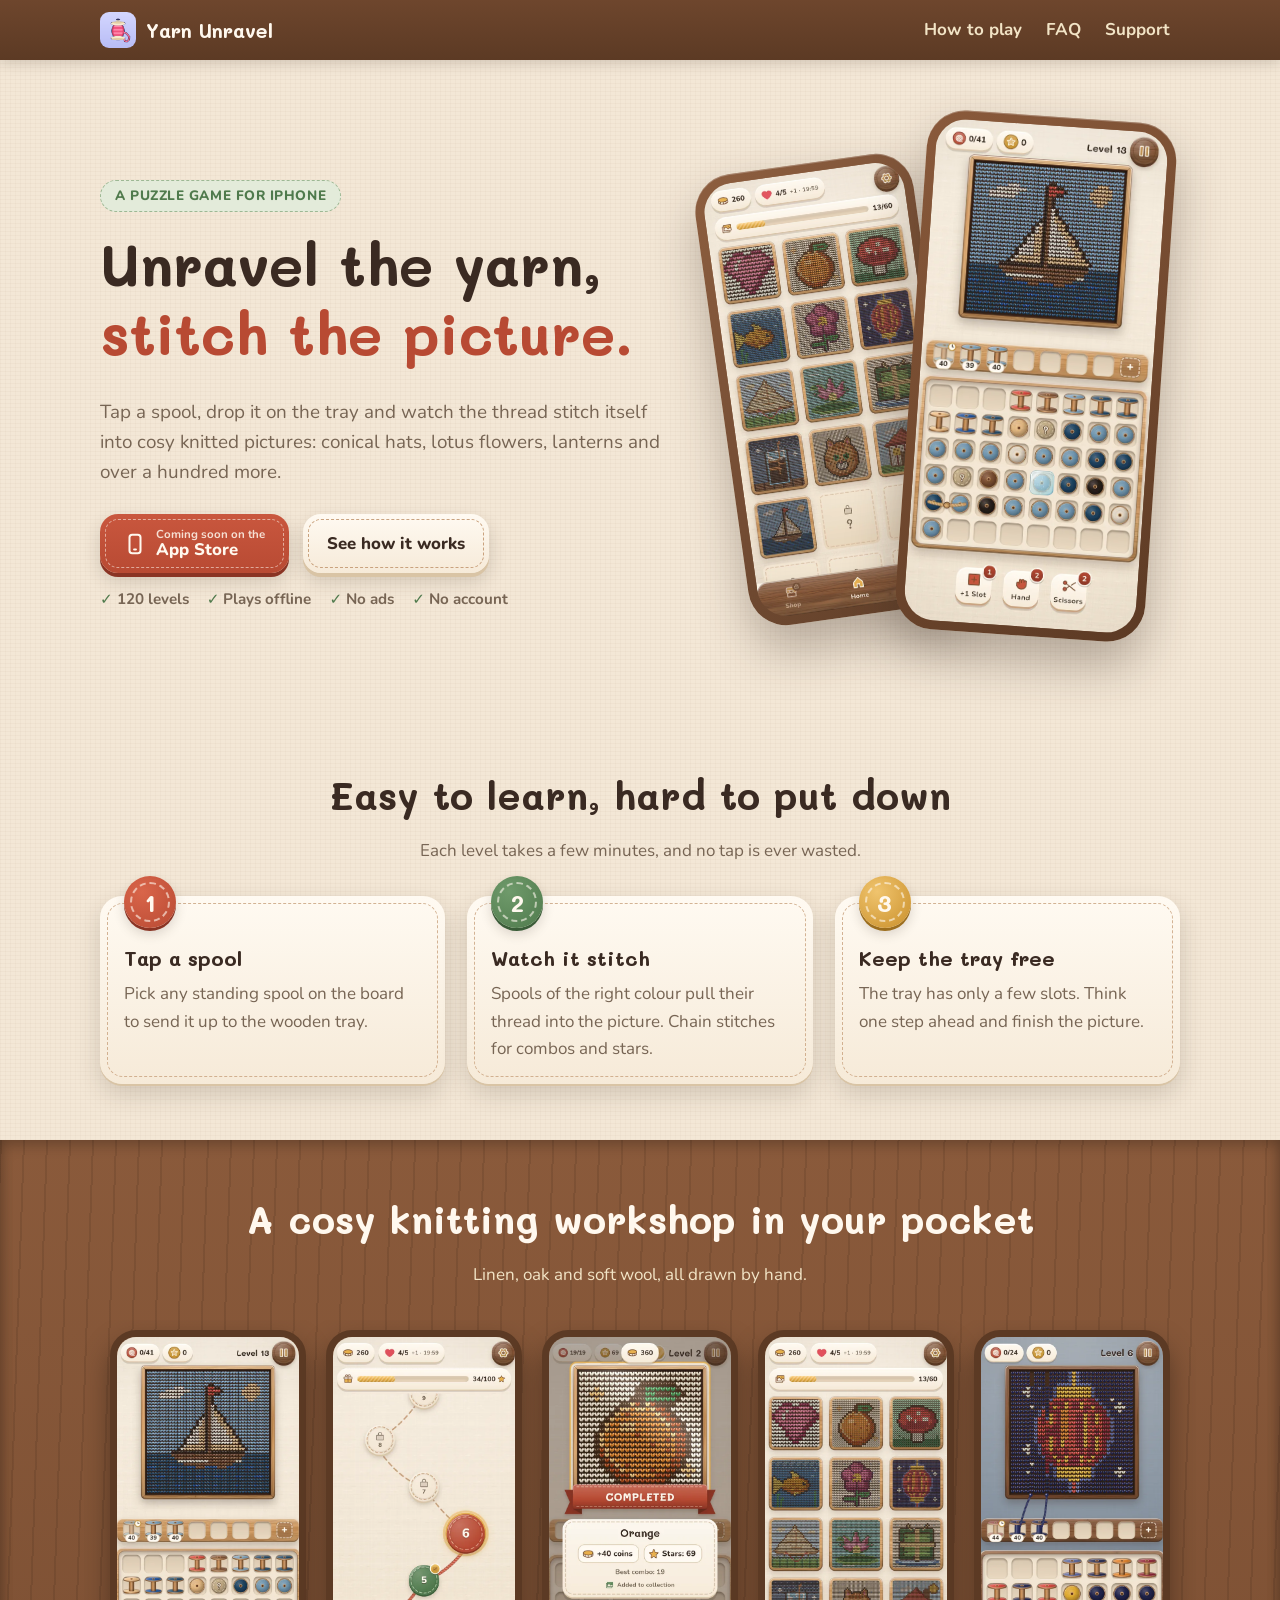
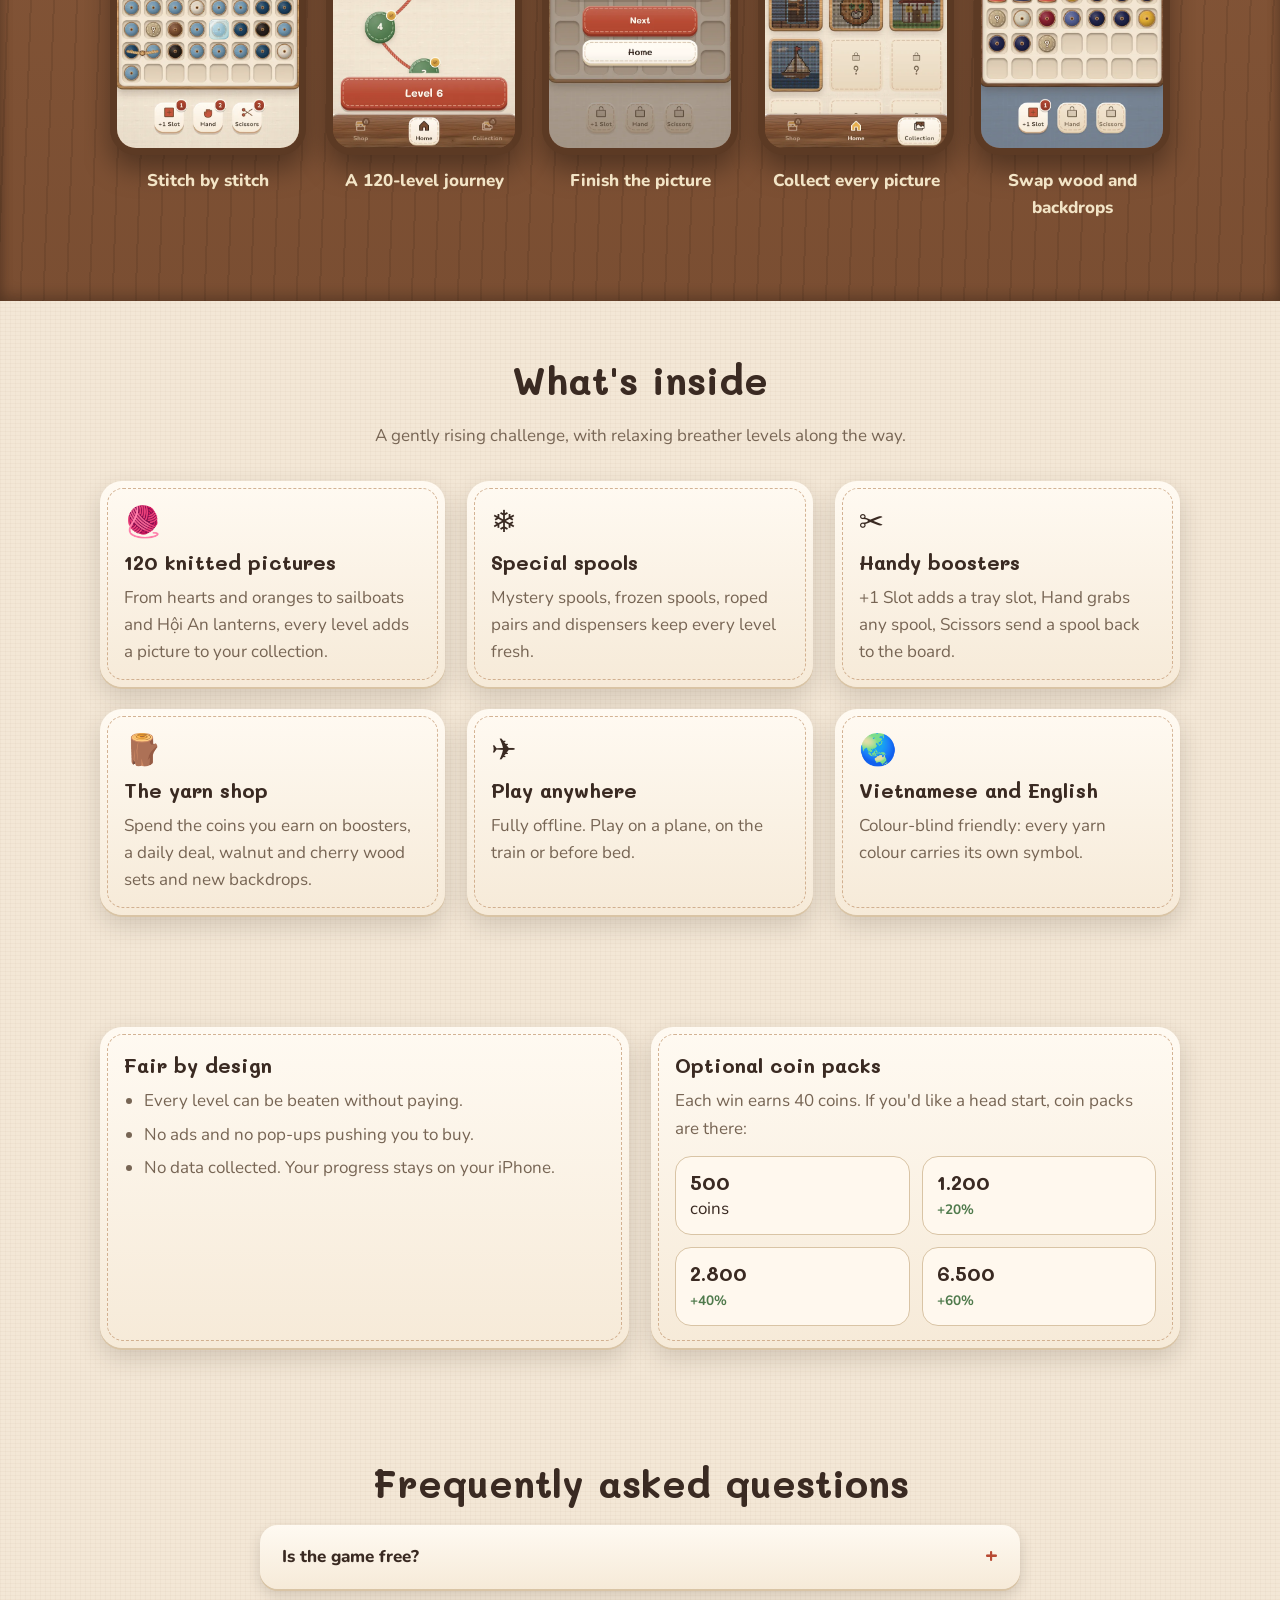
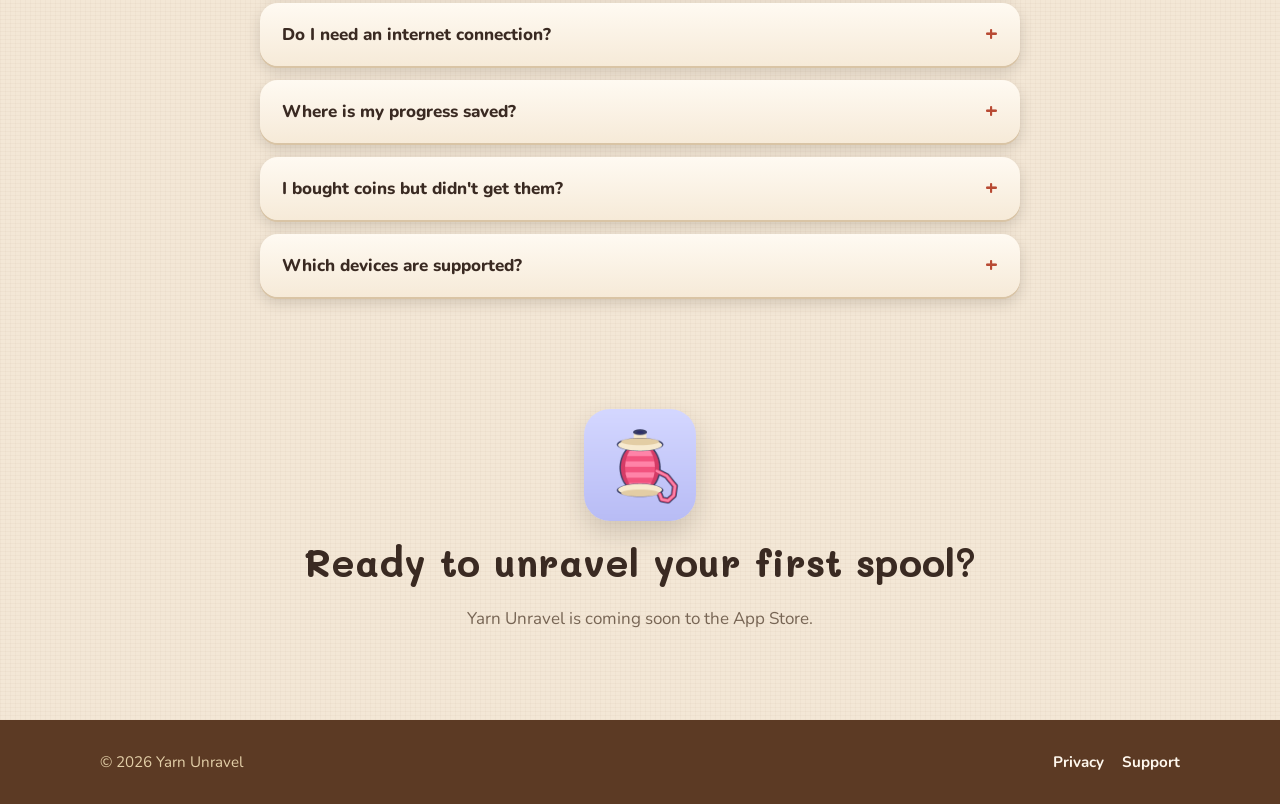
==== index.html @ 90bde318 "Add the Yarn Unravel landing, privacy and support pages Co-Authored-By: Claude Opus 5.5 <noreply@ant" ====
<!doctype html>
<html lang="en">
<head>
  <meta charset="utf-8">
  <meta name="viewport" content="width=device-width, initial-scale=1">
  <title>Yarn Unravel — Unravel yarn, restore the picture</title>
  <meta name="description" content="Yarn Unravel: a relaxing puzzle game for iPhone. Unravel yarn spools and stitch 120 knitted pictures. Plays offline, no ads, no account.">
  <meta name="theme-color" content="#5C3A24">
  <meta property="og:type" content="website">
  <meta property="og:title" content="Yarn Unravel">
  <meta property="og:description" content="Unravel yarn spools, restore the picture — a relaxing offline puzzle for iPhone.">
  <meta property="og:image" content="assets/img/icon.png">
  <!-- Once the app is live, add the Safari Smart App Banner:
  <meta name="apple-itunes-app" content="app-id=XXXXXXXXXX"> -->
  <link rel="icon" href="assets/img/favicon.png">
  <link rel="apple-touch-icon" href="assets/img/apple-touch-icon.png">
  <link rel="stylesheet" href="assets/site.css">
  <script src="assets/site.js"></script>
</head>
<body>
  <header class="top">
    <div class="wrap">
      <a class="brand" href="./"><img src="assets/img/icon.png" alt="">Yarn Unravel</a>
      <nav>
        <a class="opt" href="#how">How to play</a>
        <a class="opt" href="#faq">FAQ</a>
        <a href="support.html">Support</a>
      </nav>
    </div>
  </header>

  <main>
    <section class="hero">
      <div class="wrap">
        <div>
          <span class="eyebrow">A puzzle game for iPhone</span>
          <h1>
            Unravel the yarn,<br><span class="accent">stitch the picture.</span>
          </h1>
          <p class="lead">

            Tap a spool, drop it on the tray and watch the thread stitch itself into cosy knitted pictures: conical hats, lotus flowers, lanterns and over a hundred more.
          </p>
          <div class="cta" id="download">
            <!-- Replace with the official "Download on the App Store" badge
                 (developer.apple.com/app-store/marketing/guidelines) and the
                 apps.apple.com link once the app is approved. -->
            <span class="btn" aria-disabled="true">
              <svg width="22" height="22" viewBox="0 0 24 24" fill="none" stroke="currentColor" stroke-width="2.2" stroke-linecap="round" stroke-linejoin="round" aria-hidden="true"><rect x="6" y="2" width="12" height="20" rx="3"/><path d="M11 18h2"/></svg>
              <span class="two"><small>Coming soon on the</small>App Store</span>
            </span>
            <a class="btn light" href="#how">See how it works</a>
          </div>
          <ul class="facts">
            <li>120 levels</li>
            <li>Plays offline</li>
            <li>No ads</li>
            <li>No account</li>
          </ul>
        </div>
        <div class="phones" aria-hidden="true">
          <div class="phone back"><img src="assets/img/album.webp" alt="" width="585" height="1266"></div>
          <div class="phone front"><img src="assets/img/game_level_13.webp" alt="" width="585" height="1266"></div>
        </div>
      </div>
    </section>

    <section id="how">
      <div class="wrap">
        <h2 class="reveal">Easy to learn, hard to put down</h2>
        <p class="sub reveal">Each level takes a few minutes, and no tap is ever wasted.</p>
        <div class="steps">
          <div class="card reveal">
            <h3>Tap a spool</h3>
            <p>Pick any standing spool on the board to send it up to the wooden tray.</p>
          </div>
          <div class="card reveal">
            <h3>Watch it stitch</h3>
            <p>Spools of the right colour pull their thread into the picture. Chain stitches for combos and stars.</p>
          </div>
          <div class="card reveal">
            <h3>Keep the tray free</h3>
            <p>The tray has only a few slots. Think one step ahead and finish the picture.</p>
          </div>
        </div>
      </div>
    </section>

    <section class="band">
      <div class="wrap">
        <h2 class="reveal">A cosy knitting workshop in your pocket</h2>
        <p class="sub reveal">Linen, oak and soft wool, all drawn by hand.</p>
        <div class="shots">
          <figure><img src="assets/img/game_level_13.webp" alt="" loading="lazy" width="585" height="1266"><figcaption>Stitch by stitch</figcaption></figure>
          <figure><img src="assets/img/home.webp" alt="" loading="lazy" width="585" height="1266"><figcaption>A 120-level journey</figcaption></figure>
          <figure><img src="assets/img/win.webp" alt="" loading="lazy" width="585" height="1266"><figcaption>Finish the picture</figcaption></figure>
          <figure><img src="assets/img/album.webp" alt="" loading="lazy" width="585" height="1266"><figcaption>Collect every picture</figcaption></figure>
          <figure><img src="assets/img/decor.webp" alt="" loading="lazy" width="585" height="1266"><figcaption>Swap wood and backdrops</figcaption></figure>
        </div>
      </div>
    </section>

    <section>
      <div class="wrap">
        <h2 class="reveal">What's inside</h2>
        <p class="sub reveal">A gently rising challenge, with relaxing breather levels along the way.</p>
        <div class="features">
          <div class="card feature reveal"><div class="ico" aria-hidden="true">🧶</div><h3>120 knitted pictures</h3><p>From hearts and oranges to sailboats and Hội An lanterns, every level adds a picture to your collection.</p></div>
          <div class="card feature reveal"><div class="ico" aria-hidden="true">❄️</div><h3>Special spools</h3><p>Mystery spools, frozen spools, roped pairs and dispensers keep every level fresh.</p></div>
          <div class="card feature reveal"><div class="ico" aria-hidden="true">✂️</div><h3>Handy boosters</h3><p>+1 Slot adds a tray slot, Hand grabs any spool, Scissors send a spool back to the board.</p></div>
          <div class="card feature reveal"><div class="ico" aria-hidden="true">🪵</div><h3>The yarn shop</h3><p>Spend the coins you earn on boosters, a daily deal, walnut and cherry wood sets and new backdrops.</p></div>
          <div class="card feature reveal"><div class="ico" aria-hidden="true">✈️</div><h3>Play anywhere</h3><p>Fully offline. Play on a plane, on the train or before bed.</p></div>
          <div class="card feature reveal"><div class="ico" aria-hidden="true">🌏</div><h3>Vietnamese and English</h3><p>Colour-blind friendly: every yarn colour carries its own symbol.</p></div>
        </div>
      </div>
    </section>

    <section>
      <div class="wrap fair">
        <div class="card reveal">
          <h3>Fair by design</h3>
          <ul>
            <li>Every level can be beaten without paying.</li>
            <li>No ads and no pop-ups pushing you to buy.</li>
            <li>No data collected. Your progress stays on your iPhone.</li>
          </ul>
        </div>
        <div class="card reveal">
          <h3>Optional coin packs</h3>
          <p>Each win earns 40 coins. If you'd like a head start, coin packs are there:</p>
          <div class="packs">
            <div class="pack"><b>500</b>coins</div>
            <div class="pack"><b>1.200</b><span class="tag">+20%</span></div>
            <div class="pack"><b>2.800</b><span class="tag">+40%</span></div>
            <div class="pack"><b>6.500</b><span class="tag">+60%</span></div>
          </div>
        </div>
      </div>
    </section>

    <section id="faq">
      <div class="wrap">
        <h2 class="reveal">Frequently asked questions</h2>
        <div class="faq">
          <details class="reveal">
            <summary>Is the game free?</summary>
            <p>Yes. All 120 levels are free to download and play. Coin packs are optional.</p>
          </details>
          <details class="reveal">
            <summary>Do I need an internet connection?</summary>
            <p>No. The game runs fully offline; only buying a coin pack needs a connection so the App Store can process it.</p>
          </details>
          <details class="reveal">
            <summary>Where is my progress saved?</summary>
            <p>Only on your device. Deleting the app also deletes your progress.</p>
          </details>
          <details class="reveal">
            <summary>I bought coins but didn't get them?</summary>
            <p>Reopen the game while online; the purchase is credited automatically and never twice. Still missing? See the <a href="support.html">Support</a> page.</p>
          </details>
          <details class="reveal">
            <summary>Which devices are supported?</summary>
            <p>iPhone with iOS 15 or later.</p>
          </details>
        </div>
      </div>
    </section>

    <section class="final">
      <div class="wrap">
        <img class="reveal" src="assets/img/icon.png" alt="" width="112" height="112">
        <h2 class="reveal">Ready to unravel your first spool?</h2>
        <p class="sub reveal">Yarn Unravel is coming soon to the App Store.</p>
      </div>
    </section>
  </main>

  <footer>
    <div class="wrap">
      <span>© <span data-year>2026</span> Yarn Unravel</span>
      <nav>
        <a href="privacy.html">Privacy</a>
        <a href="support.html">Support</a>
      </nav>
    </div>
  </footer>
</body>
</html>
---- assets/site.css ----
@font-face { font-family: Mali; font-weight: 700; font-display: swap; src: url(fonts/mali_v13_latin_vietnamese_700.ttf) format("truetype"); }
@font-face { font-family: Nunito; font-weight: 400; font-display: swap; src: url(fonts/nunito_v32_latin_vietnamese_regular.ttf) format("truetype"); }
@font-face { font-family: Nunito; font-weight: 700; font-display: swap; src: url(fonts/nunito_v32_latin_vietnamese_700.ttf) format("truetype"); }
@font-face { font-family: Nunito; font-weight: 800; font-display: swap; src: url(fonts/nunito_v32_latin_vietnamese_800.ttf) format("truetype"); }

/* Palette mirrors lib/ui/theme/tokens.dart ("Xưởng đan ấm"). */
:root {
  --cream: #FFF8EE;
  --linen: #F3E7D6;
  --felt: #F3E6D3;
  --felt-edge: #D9C4A5;
  --seam: #C9A27E;
  --card-top: #FFFAF2;
  --card-bottom: #F6EAD8;
  --primary: #B84A33;
  --primary-edge: #8A3424;
  --primary-text: #9E3F2C;
  --sage: #4F7A4C;
  --mustard: #E8B04B;
  --walnut: #7A4E32;
  --walnut-dark: #5C3A24;
  --oak: #D9A46A;
  --ink: #3A2A22;
  --muted: #776554;
  --shadow: rgba(58, 42, 34, .18);
  --radius: 22px;
}

* { box-sizing: border-box; }
html { scroll-behavior: smooth; }
body {
  margin: 0;
  font: 400 17px/1.6 Nunito, system-ui, sans-serif;
  color: var(--ink);
  background-color: var(--linen);
  background-image:
    repeating-linear-gradient(0deg, rgba(122, 78, 50, .035) 0 1px, transparent 1px 4px),
    repeating-linear-gradient(90deg, rgba(122, 78, 50, .03) 0 1px, transparent 1px 5px);
  -webkit-font-smoothing: antialiased;
  min-height: 100vh; display: flex; flex-direction: column;
}
main { flex: 1; }
img { max-width: 100%; height: auto; display: block; }
a { color: var(--primary-text); }
h1, h2, h3 { font-family: Mali, Nunito, sans-serif; font-weight: 700; line-height: 1.2; margin: 0 0 .5em; }
h1 { font-size: clamp(2.3rem, 6vw, 3.6rem); }
h2 { font-size: clamp(1.7rem, 4vw, 2.4rem); text-align: center; }
h3 { font-size: 1.25rem; }
p { margin: 0 0 1em; }

.wrap { width: min(1080px, 100% - 32px); margin-inline: auto; }

/* Header */
.top {
  position: sticky; top: 0; z-index: 10;
  background: linear-gradient(#6E462D, var(--walnut-dark));
  box-shadow: 0 3px 12px var(--shadow);
}
.top .wrap { display: flex; align-items: center; gap: 12px; height: 60px; }
.brand { display: flex; align-items: center; gap: 10px; color: var(--cream); text-decoration: none; font: 700 1.2rem Mali, sans-serif; }
.brand img { width: 36px; height: 36px; border-radius: 9px; }
.top nav { margin-left: auto; display: flex; align-items: center; gap: 4px; }
.top nav a { color: #F2E4C6; text-decoration: none; font-weight: 700; padding: 6px 10px; border-radius: 10px; }
.top nav a:hover { background: rgba(255, 255, 255, .1); }
@media (max-width: 640px) { .top nav a.opt { display: none; } }

/* Buttons */
.btn {
  display: inline-flex; align-items: center; gap: 10px;
  font: 800 1.05rem Nunito, sans-serif; text-decoration: none;
  padding: 14px 24px; border-radius: 18px; position: relative;
  color: var(--cream); background: linear-gradient(#C9573E, var(--primary));
  box-shadow: 0 4px 0 var(--primary-edge), 0 8px 18px var(--shadow);
  transition: transform .12s, box-shadow .12s;
}
.btn::after { content: ""; position: absolute; inset: 5px; border: 1.5px dashed rgba(255, 248, 238, .55); border-radius: 13px; pointer-events: none; }
.btn:hover { transform: translateY(-2px); }
.btn:active { transform: translateY(3px); box-shadow: 0 1px 0 var(--primary-edge), 0 4px 10px var(--shadow); }
.btn.light { color: var(--ink); background: linear-gradient(var(--card-top), var(--card-bottom)); box-shadow: 0 4px 0 var(--felt-edge), 0 8px 18px var(--shadow); }
.btn.light::after { border-color: var(--seam); }
.btn small { display: block; font-weight: 700; font-size: .72rem; opacity: .85; line-height: 1.1; }
.btn .two { line-height: 1.15; text-align: left; }
.btn svg { flex: none; }

/* Hero */
.hero { padding: 56px 0 40px; overflow: hidden; }
.hero .wrap { display: grid; grid-template-columns: 1.1fr .9fr; gap: 40px; align-items: center; }
.hero .eyebrow {
  display: inline-block; font-weight: 800; font-size: .85rem; letter-spacing: .04em; text-transform: uppercase;
  color: var(--sage); background: #E3EBDA; border: 1.5px dashed #9DB894; border-radius: 99px; padding: 4px 14px; margin-bottom: 18px;
}
.hero h1 span.accent { color: var(--primary); }
.hero p.lead { font-size: 1.18rem; color: var(--muted); max-width: 34em; }
.cta { display: flex; flex-wrap: wrap; gap: 14px; margin: 26px 0 14px; }
.facts { display: flex; flex-wrap: wrap; gap: 8px 18px; padding: 0; margin: 0; list-style: none; color: var(--muted); font-weight: 700; font-size: .95rem; }
.facts li::before { content: "✓ "; color: var(--sage); font-weight: 800; }
.phones { position: relative; height: 560px; }
.phone {
  position: absolute; width: 250px; border-radius: 38px; padding: 9px;
  background: linear-gradient(145deg, #8A5A3B, var(--walnut-dark));
  box-shadow: 0 24px 50px rgba(58, 42, 34, .35), inset 0 1px 0 rgba(255, 255, 255, .25);
}
.phone img { border-radius: 30px; aspect-ratio: 585 / 1266; object-fit: cover; }
.phone.back { left: 2%; top: 46px; transform: rotate(-8deg); width: 220px; opacity: .97; }
.phone.front { right: 4%; top: 0; transform: rotate(4deg); }
@media (max-width: 860px) {
  .hero .wrap { grid-template-columns: 1fr; text-align: center; }
  .hero p.lead { margin-inline: auto; }
  .cta, .facts { justify-content: center; }
  .phones { height: 470px; max-width: 400px; margin: 0 auto; width: 100%; }
  .phone { width: 210px; }
  .phone.back { width: 185px; }
}

/* Sections */
section { padding: 56px 0; }
.sub { text-align: center; color: var(--muted); max-width: 36em; margin: 0 auto 32px; }
.card {
  position: relative; background: linear-gradient(var(--card-top), var(--card-bottom));
  border-radius: var(--radius); padding: 26px 24px 22px;
  box-shadow: 0 2px 0 var(--felt-edge), 0 10px 24px var(--shadow);
}
.card::before { content: ""; position: absolute; inset: 7px; border: 1.5px dashed var(--seam); border-radius: 16px; pointer-events: none; opacity: .8; }
.card p { color: var(--muted); margin: 0; }

.steps { display: grid; grid-template-columns: repeat(3, 1fr); gap: 22px; counter-reset: step; }
.steps .card { padding-top: 50px; }
.steps .card::after {
  counter-increment: step; content: counter(step);
  position: absolute; top: -20px; left: 24px; width: 52px; height: 52px; border-radius: 50%;
  display: grid; place-items: center; font: 700 1.5rem Mali, sans-serif; color: var(--cream);
  background: radial-gradient(circle at 35% 30%, #D9654A, var(--primary));
  box-shadow: 0 3px 0 var(--primary-edge), 0 6px 12px var(--shadow);
  outline: 2px dashed rgba(255, 248, 238, .6); outline-offset: -8px;
}
.steps .card:nth-child(2)::after { background: radial-gradient(circle at 35% 30%, #6F9A6B, var(--sage)); box-shadow: 0 3px 0 #3A5C38, 0 6px 12px var(--shadow); }
.steps .card:nth-child(3)::after { background: radial-gradient(circle at 35% 30%, #F0C46E, #C98F2A); box-shadow: 0 3px 0 #9C6E1E, 0 6px 12px var(--shadow); }

.features { display: grid; grid-template-columns: repeat(3, 1fr); gap: 22px; }
.feature .ico { font-size: 1.9rem; line-height: 1; margin-bottom: 12px; }
@media (max-width: 860px) { .steps, .features { grid-template-columns: 1fr 1fr; } }
@media (max-width: 560px) { .steps, .features { grid-template-columns: 1fr; } .steps { gap: 34px; } }

/* Wooden band */
.band {
  background:
    repeating-linear-gradient(92deg, rgba(62, 38, 22, .16) 0 2px, transparent 2px 23px),
    linear-gradient(#8A5A3B, var(--walnut));
  color: var(--cream);
  box-shadow: inset 0 6px 14px rgba(0, 0, 0, .2), inset 0 -6px 14px rgba(0, 0, 0, .2);
}
.band h2 { color: var(--cream); }
.band .sub { color: #F2E4C6; }
.shots {
  display: flex; gap: 20px; overflow-x: auto; scroll-snap-type: x mandatory;
  padding: 10px 16px 24px; margin: 0 -16px; scrollbar-width: thin;
}
.shots figure { margin: 0; flex: 0 0 196px; scroll-snap-align: center; text-align: center; }
.shots img {
  border-radius: 26px; border: 7px solid var(--walnut-dark);
  box-shadow: 0 14px 28px rgba(0, 0, 0, .35); aspect-ratio: 585 / 1266; object-fit: cover; background: var(--linen);
}
.shots figcaption { margin-top: 12px; font-weight: 800; color: #F2E4C6; }
@media (min-width: 1100px) { .shots { justify-content: center; } }

/* Fair play */
.fair { display: grid; grid-template-columns: 1fr 1fr; gap: 22px; align-items: stretch; }
.fair ul { margin: 10px 0 0; padding-left: 1.2em; color: var(--muted); }
.fair li { margin-bottom: 6px; }
.packs { display: grid; grid-template-columns: 1fr 1fr; gap: 12px; margin-top: 14px; }
.pack { background: var(--cream); border: 1.5px solid var(--felt-edge); border-radius: 16px; padding: 12px 14px; }
.pack b { display: block; font: 700 1.25rem Mali, sans-serif; }
.pack span { font-size: .85rem; color: var(--muted); font-weight: 700; }
.pack .tag { color: var(--sage); }
@media (max-width: 760px) { .fair { grid-template-columns: 1fr; } }

/* FAQ */
.faq { max-width: 760px; margin: 0 auto; display: grid; gap: 14px; }
.faq details { background: linear-gradient(var(--card-top), var(--card-bottom)); border-radius: 18px; box-shadow: 0 2px 0 var(--felt-edge), 0 6px 14px var(--shadow); padding: 4px 22px; }
.faq summary { cursor: pointer; font-weight: 800; padding: 14px 0; list-style: none; display: flex; justify-content: space-between; gap: 12px; }
.faq summary::-webkit-details-marker { display: none; }
.faq summary::after { content: "+"; font: 700 1.4rem/1 Mali, sans-serif; color: var(--primary); transition: transform .2s; }
.faq details[open] summary::after { transform: rotate(45deg); }
.faq details p { color: var(--muted); padding-bottom: 8px; }

/* Final CTA + footer */
.final { text-align: center; }
.final img { width: 112px; height: 112px; border-radius: 26px; margin: 0 auto 18px; box-shadow: 0 12px 26px var(--shadow); }
footer { background: var(--walnut-dark); color: #E3CFA8; padding: 30px 0; font-size: .95rem; }
footer .wrap { display: flex; flex-wrap: wrap; gap: 12px 24px; align-items: center; justify-content: space-between; }
footer a { color: var(--cream); font-weight: 700; text-decoration: none; }
footer nav { display: flex; flex-wrap: wrap; gap: 18px; }

/* Text pages (privacy, support) */
.doc { padding: 44px 0 64px; }
.doc .card { max-width: 780px; margin: 0 auto; padding: 36px 34px; }
.doc h1 { font-size: clamp(1.9rem, 5vw, 2.6rem); }
.doc h2 { text-align: left; font-size: 1.35rem; margin-top: 1.4em; }
.doc p, .doc li { color: var(--ink); }
.doc .meta { color: var(--muted); font-weight: 700; }
.doc ul { padding-left: 1.2em; }
.doc li { margin-bottom: 8px; }
@media (max-width: 560px) { .doc .card { padding: 30px 20px; } }

.js .reveal { opacity: 0; transform: translateY(18px); transition: opacity .6s ease, transform .6s ease; }
.js .reveal.in { opacity: 1; transform: none; }
@media (prefers-reduced-motion: reduce) {
  html { scroll-behavior: auto; }
  .js .reveal { opacity: 1; transform: none; transition: none; }
  .btn { transition: none; }
}
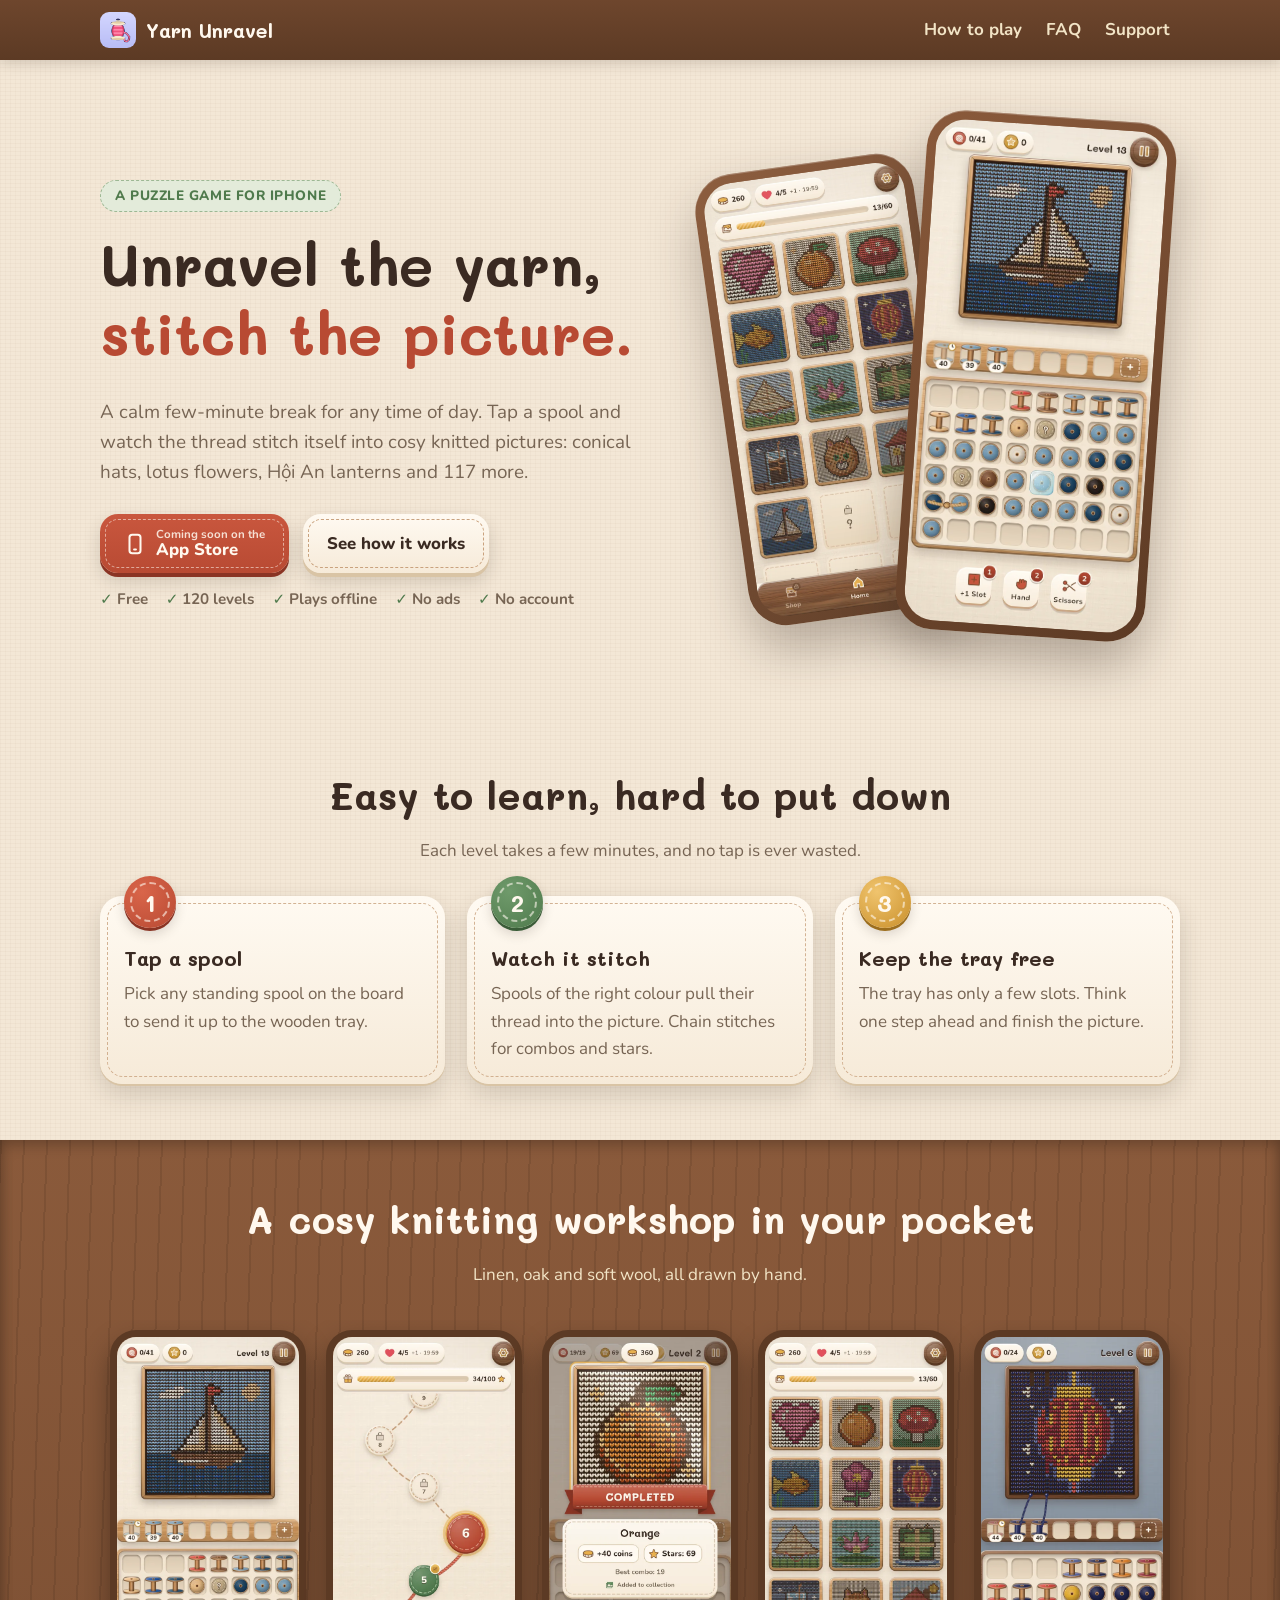
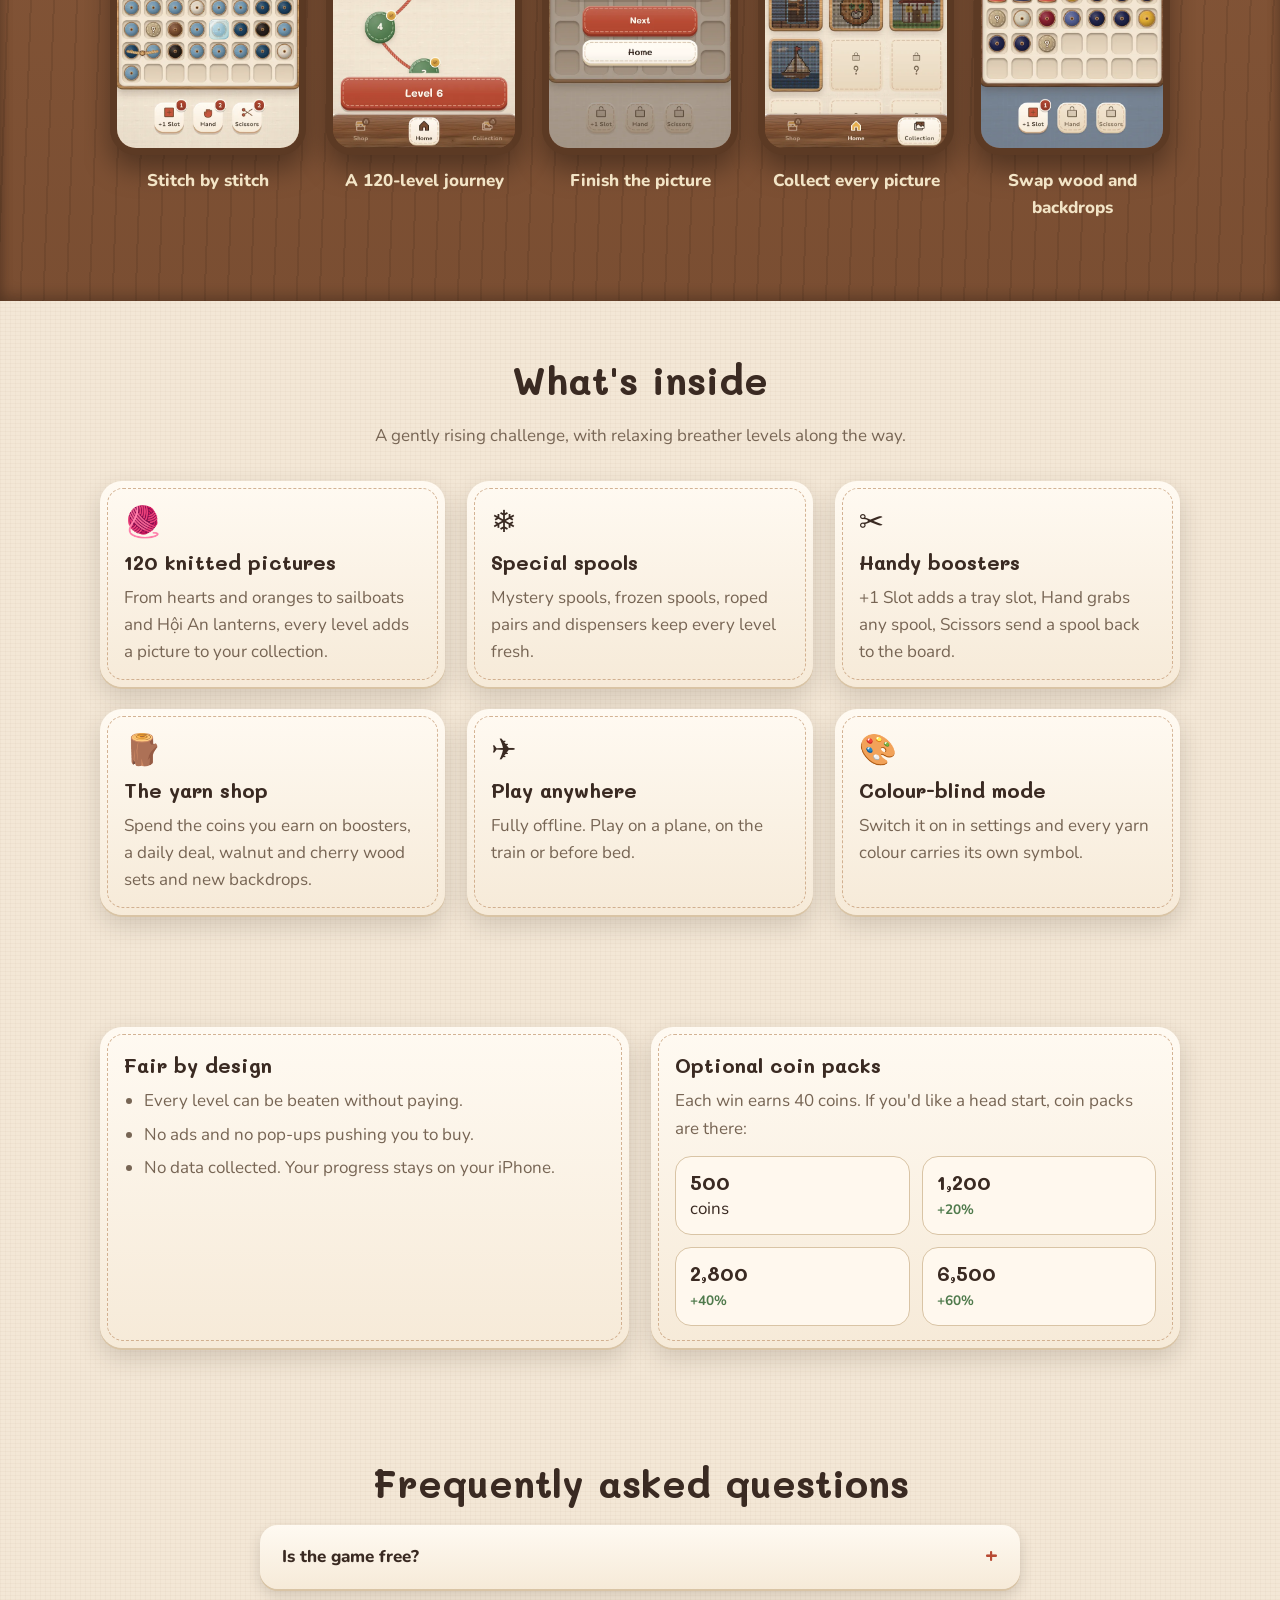
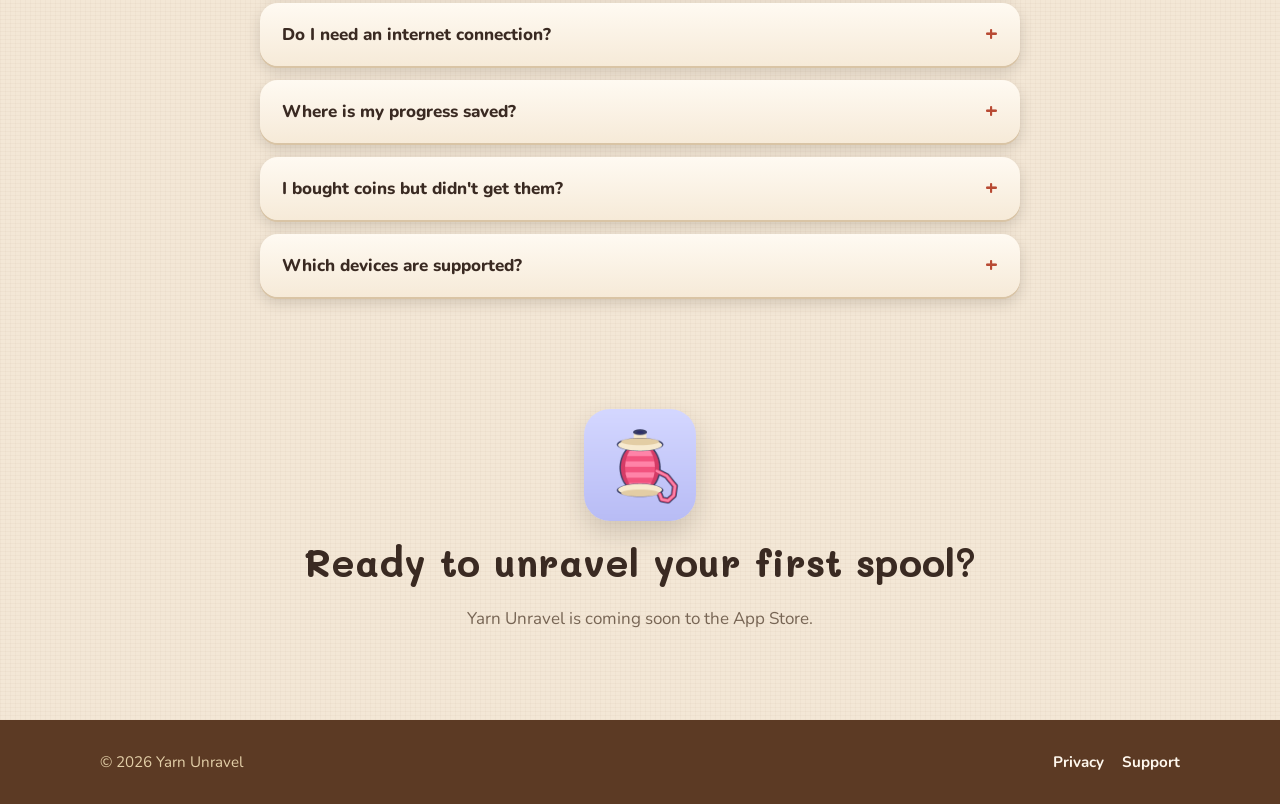
==== commit 551d5927: "feat: Improve search and AI discoverability of the site - Add canonical, Open Graph and Twitter tags" ====
--- a/index.html
+++ b/index.html
@@ -3,24 +3,81 @@
 <head>
   <meta charset="utf-8">
   <meta name="viewport" content="width=device-width, initial-scale=1">
-  <title>Yarn Unravel — Unravel yarn, restore the picture</title>
+  <title>Yarn Unravel: Knit Puzzle — Relaxing Yarn Game for iPhone</title>
   <meta name="description" content="Yarn Unravel: a relaxing puzzle game for iPhone. Unravel yarn spools and stitch 120 knitted pictures. Plays offline, no ads, no account.">
+  <link rel="canonical" href="https://nguyenvanlamm.github.io/yarn-unravel-site/">
+  <link rel="alternate" type="text/markdown" href="index.html.md">
+  <link rel="describedby" href="llms.txt">
   <meta name="theme-color" content="#5C3A24">
   <meta property="og:type" content="website">
+  <meta property="og:site_name" content="Yarn Unravel">
+  <meta property="og:url" content="https://nguyenvanlamm.github.io/yarn-unravel-site/">
   <meta property="og:title" content="Yarn Unravel">
   <meta property="og:description" content="Unravel yarn spools, restore the picture — a relaxing offline puzzle for iPhone.">
-  <meta property="og:image" content="assets/img/icon.png">
+  <meta property="og:image" content="https://nguyenvanlamm.github.io/yarn-unravel-site/assets/img/share-card.jpg">
+  <meta property="og:image:width" content="1200">
+  <meta property="og:image:height" content="630">
+  <meta property="og:image:alt" content="Yarn Unravel: Unravel the yarn, stitch the picture. A relaxing yarn puzzle for iPhone, shown on two phones.">
+  <meta name="twitter:card" content="summary_large_image">
   <!-- Once the app is live, add the Safari Smart App Banner:
   <meta name="apple-itunes-app" content="app-id=XXXXXXXXXX"> -->
   <link rel="icon" href="assets/img/favicon.png">
   <link rel="apple-touch-icon" href="assets/img/apple-touch-icon.png">
   <link rel="stylesheet" href="assets/site.css">
-  <script src="assets/site.js"></script>
+  <script>document.documentElement.classList.add('js')</script>
+  <script src="assets/site.js" defer></script>
+  <script type="application/ld+json">
+  {
+    "@context": "https://schema.org",
+    "@graph": [
+      {
+        "@type": "WebSite",
+        "@id": "https://nguyenvanlamm.github.io/yarn-unravel-site/#website",
+        "url": "https://nguyenvanlamm.github.io/yarn-unravel-site/",
+        "name": "Yarn Unravel",
+        "inLanguage": "en",
+        "about": { "@id": "https://nguyenvanlamm.github.io/yarn-unravel-site/#app" }
+      },
+      {
+        "@type": "MobileApplication",
+        "@id": "https://nguyenvanlamm.github.io/yarn-unravel-site/#app",
+        "name": "Yarn Unravel",
+        "alternateName": "Yarn Unravel: Knit Puzzle",
+        "url": "https://nguyenvanlamm.github.io/yarn-unravel-site/",
+        "description": "A relaxing puzzle game for iPhone. Unravel yarn spools and stitch 120 knitted pictures. Plays offline, no ads, no account.",
+        "applicationCategory": "GameApplication",
+        "applicationSubCategory": "Puzzle",
+        "operatingSystem": "iOS 15.0 or later",
+        "inLanguage": "en",
+        "image": "https://nguyenvanlamm.github.io/yarn-unravel-site/assets/img/icon.png",
+        "screenshot": [
+          "https://nguyenvanlamm.github.io/yarn-unravel-site/assets/img/game_level_13.webp",
+          "https://nguyenvanlamm.github.io/yarn-unravel-site/assets/img/home.webp",
+          "https://nguyenvanlamm.github.io/yarn-unravel-site/assets/img/win.webp",
+          "https://nguyenvanlamm.github.io/yarn-unravel-site/assets/img/album.webp",
+          "https://nguyenvanlamm.github.io/yarn-unravel-site/assets/img/decor.webp"
+        ],
+        "offers": { "@type": "Offer", "price": "0", "priceCurrency": "USD" }
+      },
+      {
+        "@type": "FAQPage",
+        "@id": "https://nguyenvanlamm.github.io/yarn-unravel-site/#faq",
+        "mainEntity": [
+          { "@type": "Question", "name": "Is the game free?", "acceptedAnswer": { "@type": "Answer", "text": "Yes. All 120 levels are free to download and play. Coin packs are optional." } },
+          { "@type": "Question", "name": "Do I need an internet connection?", "acceptedAnswer": { "@type": "Answer", "text": "No. The game runs fully offline; only buying a coin pack needs a connection so the App Store can process it." } },
+          { "@type": "Question", "name": "Where is my progress saved?", "acceptedAnswer": { "@type": "Answer", "text": "Only on your device. Deleting the app also deletes your progress." } },
+          { "@type": "Question", "name": "I bought coins but didn't get them?", "acceptedAnswer": { "@type": "Answer", "text": "Reopen the game while online; the purchase is credited automatically and never twice. Still missing? See the <a href=\"https://nguyenvanlamm.github.io/yarn-unravel-site/support.html\">Support</a> page." } },
+          { "@type": "Question", "name": "Which devices are supported?", "acceptedAnswer": { "@type": "Answer", "text": "iPhone with iOS 15 or later." } }
+        ]
+      }
+    ]
+  }
+  </script>
 </head>
 <body>
   <header class="top">
     <div class="wrap">
-      <a class="brand" href="./"><img src="assets/img/icon.png" alt="">Yarn Unravel</a>
+      <a class="brand" href="./"><img src="assets/img/icon.png" alt="" width="36" height="36">Yarn Unravel</a>
       <nav>
         <a class="opt" href="#how">How to play</a>
         <a class="opt" href="#faq">FAQ</a>
@@ -38,8 +95,7 @@
             Unravel the yarn,<br><span class="accent">stitch the picture.</span>
           </h1>
           <p class="lead">
-
-            Tap a spool, drop it on the tray and watch the thread stitch itself into cosy knitted pictures: conical hats, lotus flowers, lanterns and over a hundred more.
+            A calm few-minute break for any time of day. Tap a spool and watch the thread stitch itself into cosy knitted pictures: conical hats, lotus flowers, Hội An lanterns and 117 more.
           </p>
           <div class="cta" id="download">
             <!-- Replace with the official "Download on the App Store" badge
@@ -52,6 +108,7 @@
             <a class="btn light" href="#how">See how it works</a>
           </div>
           <ul class="facts">
+            <li>Free</li>
             <li>120 levels</li>
             <li>Plays offline</li>
             <li>No ads</li>
@@ -60,7 +117,7 @@
         </div>
         <div class="phones" aria-hidden="true">
           <div class="phone back"><img src="assets/img/album.webp" alt="" width="585" height="1266"></div>
-          <div class="phone front"><img src="assets/img/game_level_13.webp" alt="" width="585" height="1266"></div>
+          <div class="phone front"><img src="assets/img/game_level_13.webp" alt="" width="585" height="1266" fetchpriority="high"></div>
         </div>
       </div>
     </section>
@@ -91,11 +148,11 @@
         <h2 class="reveal">A cosy knitting workshop in your pocket</h2>
         <p class="sub reveal">Linen, oak and soft wool, all drawn by hand.</p>
         <div class="shots">
-          <figure><img src="assets/img/game_level_13.webp" alt="" loading="lazy" width="585" height="1266"><figcaption>Stitch by stitch</figcaption></figure>
-          <figure><img src="assets/img/home.webp" alt="" loading="lazy" width="585" height="1266"><figcaption>A 120-level journey</figcaption></figure>
-          <figure><img src="assets/img/win.webp" alt="" loading="lazy" width="585" height="1266"><figcaption>Finish the picture</figcaption></figure>
-          <figure><img src="assets/img/album.webp" alt="" loading="lazy" width="585" height="1266"><figcaption>Collect every picture</figcaption></figure>
-          <figure><img src="assets/img/decor.webp" alt="" loading="lazy" width="585" height="1266"><figcaption>Swap wood and backdrops</figcaption></figure>
+          <figure><img src="assets/img/game_level_13.webp" alt="Level 13: spools on the wooden tray stitch a knitted sailboat while blue and white spools wait on the board below" loading="lazy" width="585" height="1266"><figcaption>Stitch by stitch</figcaption></figure>
+          <figure><img src="assets/img/home.webp" alt="Home screen: a winding path of levels with level 6 ready to play, plus your coins and lives at the top" loading="lazy" width="585" height="1266"><figcaption>A 120-level journey</figcaption></figure>
+          <figure><img src="assets/img/win.webp" alt="Level complete: the knitted orange is finished, earning 40 coins and joining the picture collection" loading="lazy" width="585" height="1266"><figcaption>Finish the picture</figcaption></figure>
+          <figure><img src="assets/img/album.webp" alt="Collection album of finished knitted pictures: a heart, an orange, a goldfish, a lotus, a red lantern, a cat and more" loading="lazy" width="585" height="1266"><figcaption>Collect every picture</figcaption></figure>
+          <figure><img src="assets/img/decor.webp" alt="Level 6 on a dark blue backdrop: a knitted red lantern takes shape above the board of spools" loading="lazy" width="585" height="1266"><figcaption>Swap wood and backdrops</figcaption></figure>
         </div>
       </div>
     </section>
@@ -110,7 +167,7 @@
           <div class="card feature reveal"><div class="ico" aria-hidden="true">✂️</div><h3>Handy boosters</h3><p>+1 Slot adds a tray slot, Hand grabs any spool, Scissors send a spool back to the board.</p></div>
           <div class="card feature reveal"><div class="ico" aria-hidden="true">🪵</div><h3>The yarn shop</h3><p>Spend the coins you earn on boosters, a daily deal, walnut and cherry wood sets and new backdrops.</p></div>
           <div class="card feature reveal"><div class="ico" aria-hidden="true">✈️</div><h3>Play anywhere</h3><p>Fully offline. Play on a plane, on the train or before bed.</p></div>
-          <div class="card feature reveal"><div class="ico" aria-hidden="true">🌏</div><h3>Vietnamese and English</h3><p>Colour-blind friendly: every yarn colour carries its own symbol.</p></div>
+          <div class="card feature reveal"><div class="ico" aria-hidden="true">🎨</div><h3>Colour-blind mode</h3><p>Switch it on in settings and every yarn colour carries its own symbol.</p></div>
         </div>
       </div>
     </section>
@@ -130,9 +187,9 @@
           <p>Each win earns 40 coins. If you'd like a head start, coin packs are there:</p>
           <div class="packs">
             <div class="pack"><b>500</b>coins</div>
-            <div class="pack"><b>1.200</b><span class="tag">+20%</span></div>
-            <div class="pack"><b>2.800</b><span class="tag">+40%</span></div>
-            <div class="pack"><b>6.500</b><span class="tag">+60%</span></div>
+            <div class="pack"><b>1,200</b><span class="tag">+20%</span></div>
+            <div class="pack"><b>2,800</b><span class="tag">+40%</span></div>
+            <div class="pack"><b>6,500</b><span class="tag">+60%</span></div>
           </div>
         </div>
       </div>
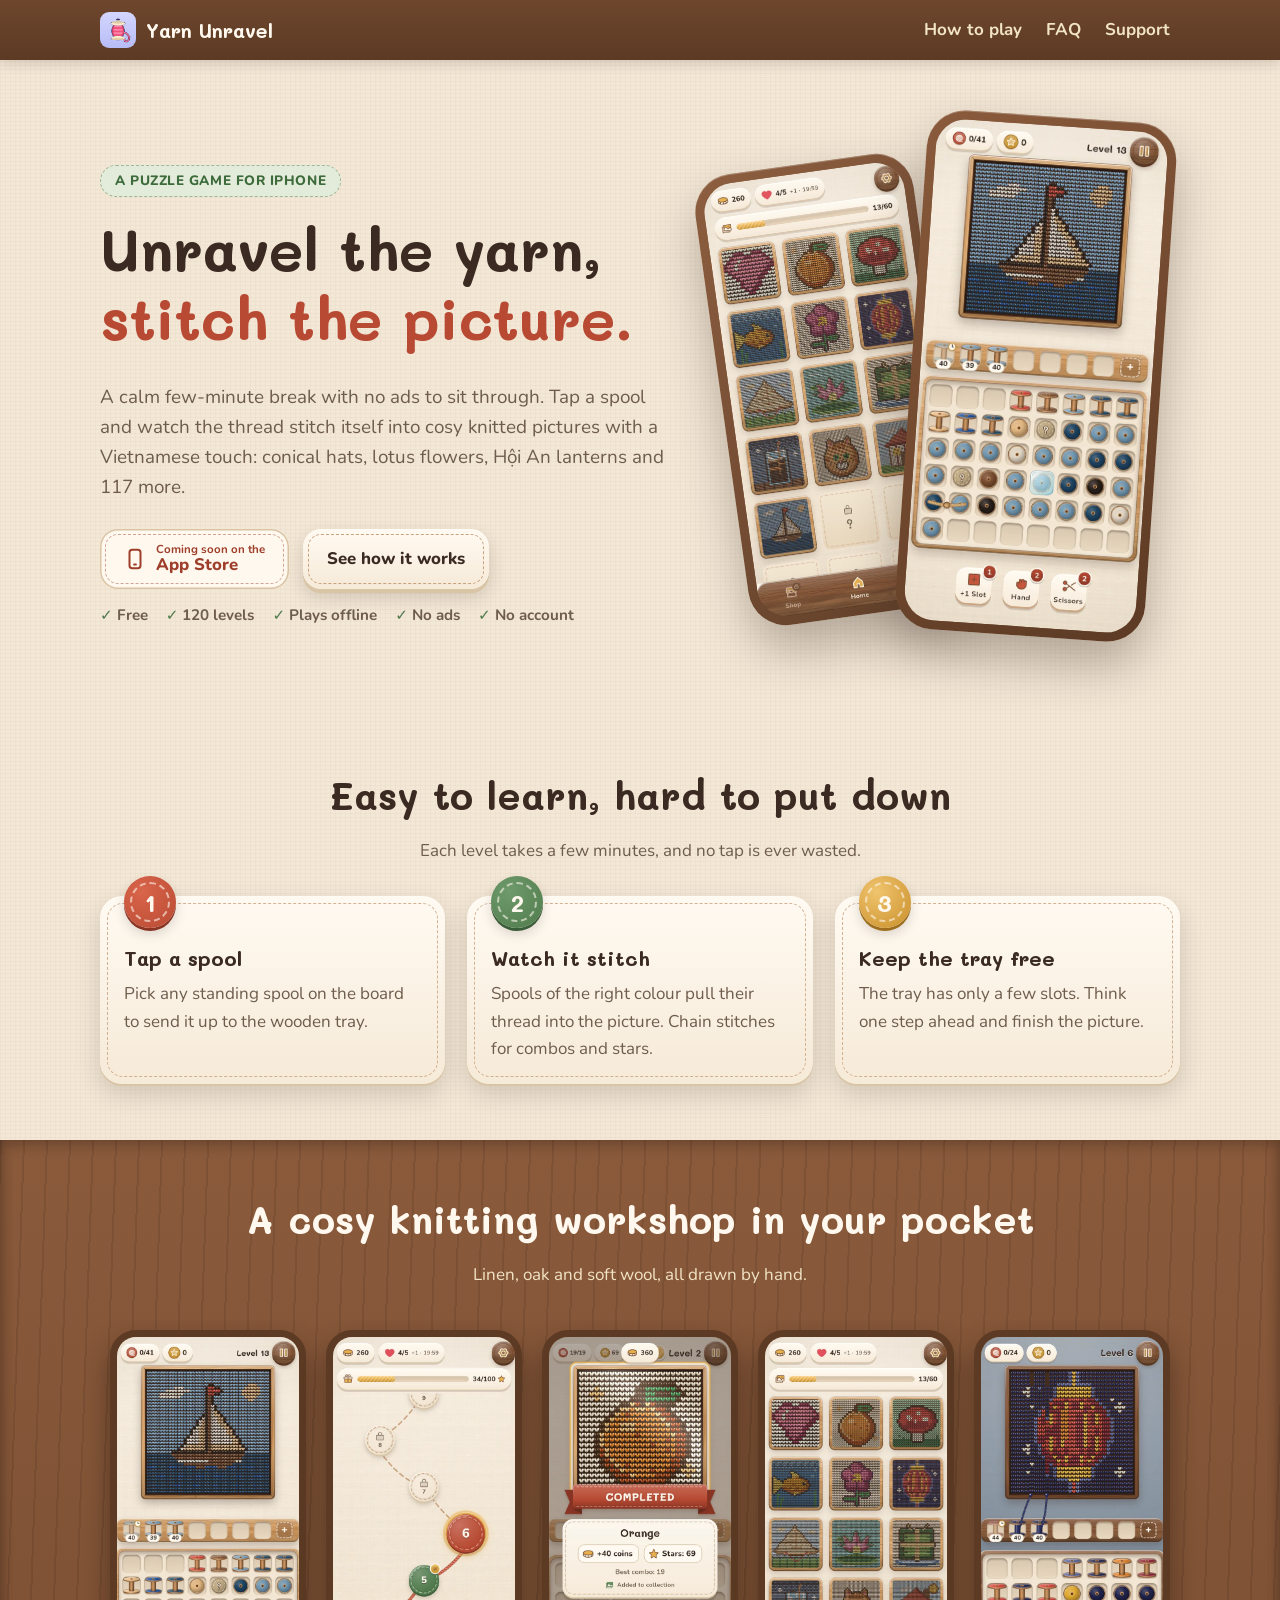
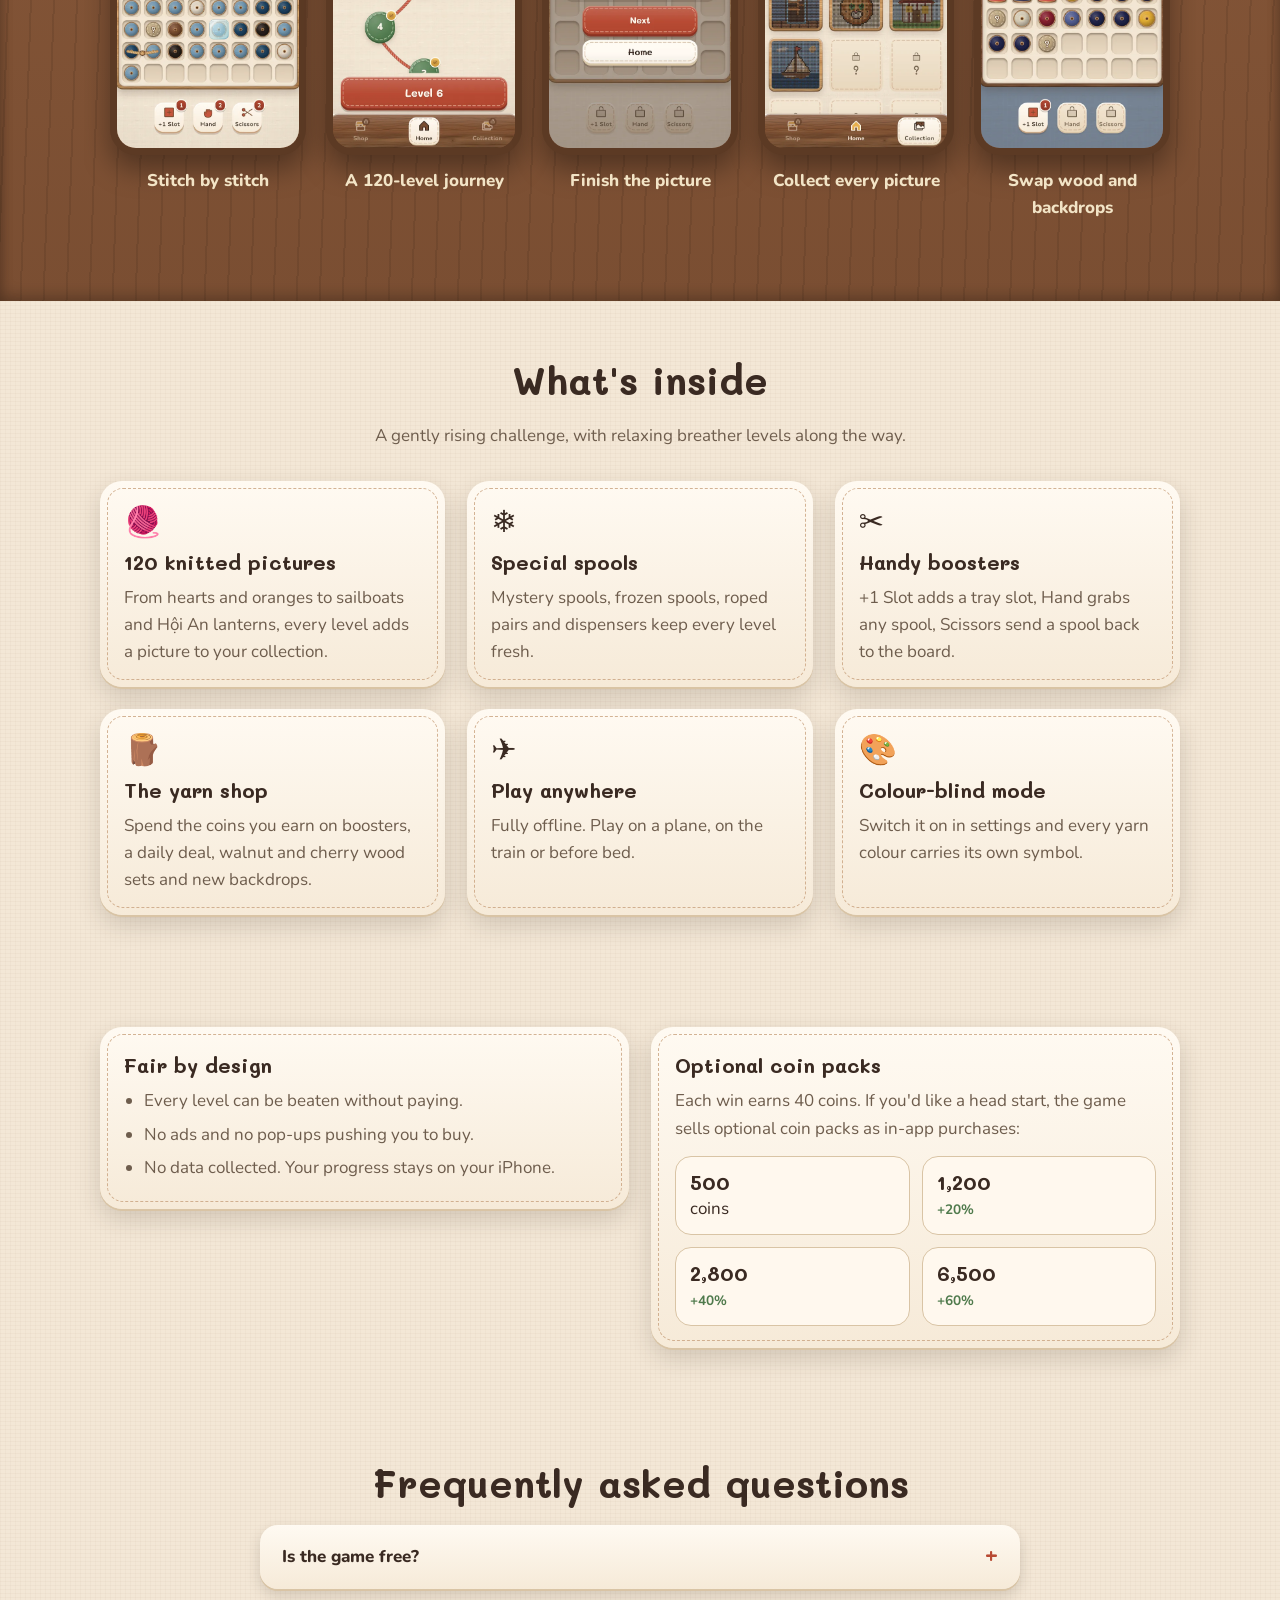
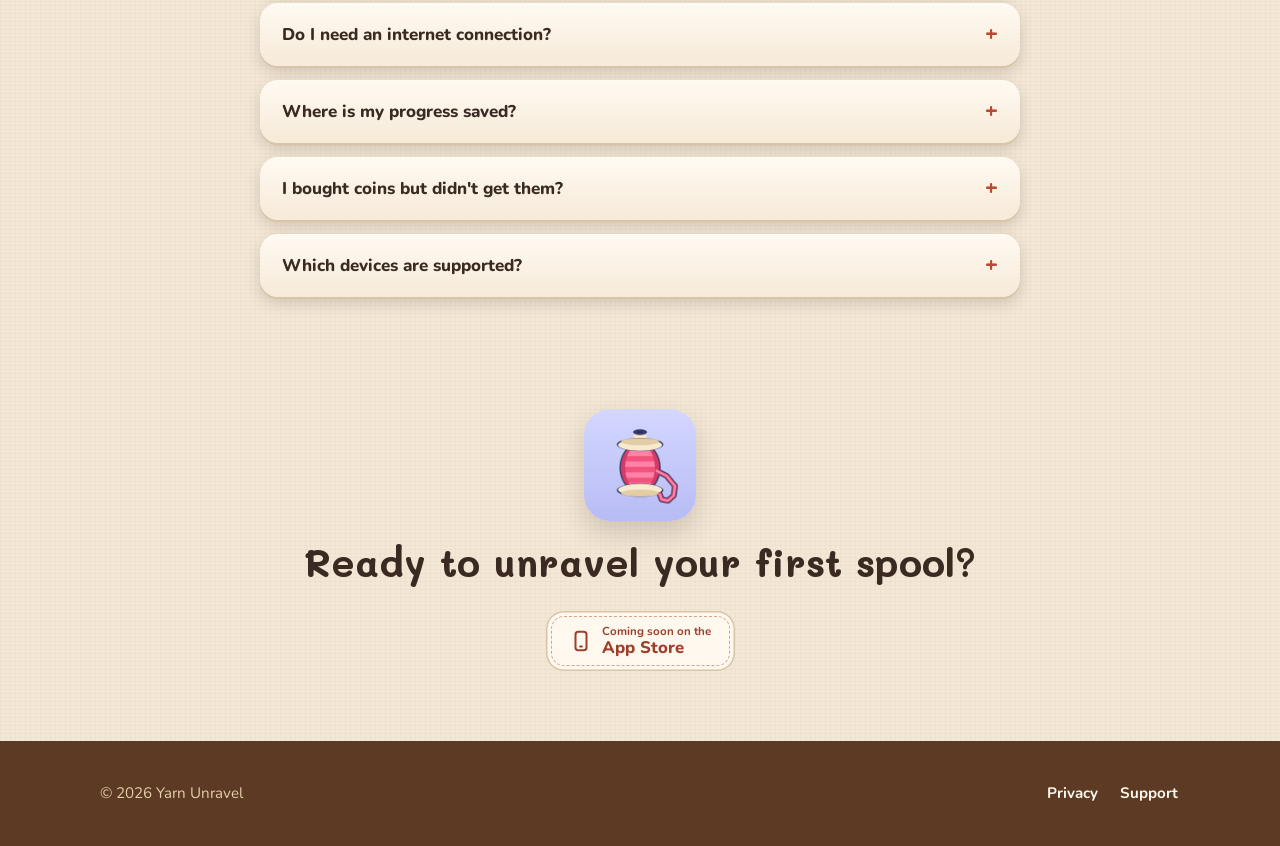
==== commit 20b5b9ee: "fix: Clarify the CTA state, meet AA contrast and serve WOFF2 fonts - Style the inactive "Coming soon" ====
--- a/index.html
+++ b/index.html
@@ -80,7 +80,7 @@
       <a class="brand" href="./"><img src="assets/img/icon.png" alt="" width="36" height="36">Yarn Unravel</a>
       <nav>
         <a class="opt" href="#how">How to play</a>
-        <a class="opt" href="#faq">FAQ</a>
+        <a class="opt-xs" href="#faq">FAQ</a>
         <a href="support.html">Support</a>
       </nav>
     </div>
@@ -95,7 +95,7 @@
             Unravel the yarn,<br><span class="accent">stitch the picture.</span>
           </h1>
           <p class="lead">
-            A calm few-minute break for any time of day. Tap a spool and watch the thread stitch itself into cosy knitted pictures: conical hats, lotus flowers, Hội An lanterns and 117 more.
+            A calm few-minute break with no ads to sit through. Tap a spool and watch the thread stitch itself into cosy knitted pictures with a Vietnamese touch: conical hats, lotus flowers, Hội An lanterns and 117 more.
           </p>
           <div class="cta" id="download">
             <!-- Replace with the official "Download on the App Store" badge
@@ -184,7 +184,7 @@
         </div>
         <div class="card reveal">
           <h3>Optional coin packs</h3>
-          <p>Each win earns 40 coins. If you'd like a head start, coin packs are there:</p>
+          <p>Each win earns 40 coins. If you'd like a head start, the game sells optional coin packs as in-app purchases:</p>
           <div class="packs">
             <div class="pack"><b>500</b>coins</div>
             <div class="pack"><b>1,200</b><span class="tag">+20%</span></div>
@@ -227,7 +227,12 @@
       <div class="wrap">
         <img class="reveal" src="assets/img/icon.png" alt="" width="112" height="112">
         <h2 class="reveal">Ready to unravel your first spool?</h2>
-        <p class="sub reveal">Yarn Unravel is coming soon to the App Store.</p>
+        <div class="cta reveal">
+          <span class="btn" aria-disabled="true">
+            <svg width="22" height="22" viewBox="0 0 24 24" fill="none" stroke="currentColor" stroke-width="2.2" stroke-linecap="round" stroke-linejoin="round" aria-hidden="true"><rect x="6" y="2" width="12" height="20" rx="3"/><path d="M11 18h2"/></svg>
+            <span class="two"><small>Coming soon on the</small>App Store</span>
+          </span>
+        </div>
       </div>
     </section>
   </main>
--- a/assets/site.css
+++ b/assets/site.css
@@ -1,7 +1,7 @@
-@font-face { font-family: Mali; font-weight: 700; font-display: swap; src: url(fonts/mali_v13_latin_vietnamese_700.ttf) format("truetype"); }
-@font-face { font-family: Nunito; font-weight: 400; font-display: swap; src: url(fonts/nunito_v32_latin_vietnamese_regular.ttf) format("truetype"); }
-@font-face { font-family: Nunito; font-weight: 700; font-display: swap; src: url(fonts/nunito_v32_latin_vietnamese_700.ttf) format("truetype"); }
-@font-face { font-family: Nunito; font-weight: 800; font-display: swap; src: url(fonts/nunito_v32_latin_vietnamese_800.ttf) format("truetype"); }
+@font-face { font-family: Mali; font-weight: 700; font-display: swap; src: url(fonts/mali_v13_latin_vietnamese_700.woff2) format("woff2"), url(fonts/mali_v13_latin_vietnamese_700.ttf) format("truetype"); }
+@font-face { font-family: Nunito; font-weight: 400; font-display: swap; src: url(fonts/nunito_v32_latin_vietnamese_regular.woff2) format("woff2"), url(fonts/nunito_v32_latin_vietnamese_regular.ttf) format("truetype"); }
+@font-face { font-family: Nunito; font-weight: 700; font-display: swap; src: url(fonts/nunito_v32_latin_vietnamese_700.woff2) format("woff2"), url(fonts/nunito_v32_latin_vietnamese_700.ttf) format("truetype"); }
+@font-face { font-family: Nunito; font-weight: 800; font-display: swap; src: url(fonts/nunito_v32_latin_vietnamese_800.woff2) format("woff2"), url(fonts/nunito_v32_latin_vietnamese_800.ttf) format("truetype"); }
 
 /* Palette mirrors lib/ui/theme/tokens.dart ("Xưởng đan ấm"). */
 :root {
@@ -16,12 +16,13 @@
   --primary-edge: #8A3424;
   --primary-text: #9E3F2C;
   --sage: #4F7A4C;
+  --sage-text: #3E6B3B; /* darker than the game token so small text passes WCAG AA */
   --mustard: #E8B04B;
   --walnut: #7A4E32;
   --walnut-dark: #5C3A24;
   --oak: #D9A46A;
   --ink: #3A2A22;
-  --muted: #776554;
+  --muted: #6E5D4D; /* darker than the game token: AA even on the woven linen texture */
   --shadow: rgba(58, 42, 34, .18);
   --radius: 22px;
 }
@@ -63,6 +64,7 @@
 .top nav a { color: #F2E4C6; text-decoration: none; font-weight: 700; padding: 6px 10px; border-radius: 10px; }
 .top nav a:hover { background: rgba(255, 255, 255, .1); }
 @media (max-width: 640px) { .top nav a.opt { display: none; } }
+@media (max-width: 374px) { .top nav a.opt-xs { display: none; } }
 
 /* Buttons */
 .btn {
@@ -81,13 +83,17 @@
 .btn small { display: block; font-weight: 700; font-size: .72rem; opacity: .85; line-height: 1.1; }
 .btn .two { line-height: 1.15; text-align: left; }
 .btn svg { flex: none; }
+.btn[aria-disabled="true"] { cursor: default; color: var(--primary-text); background: var(--cream); box-shadow: inset 0 0 0 1.5px var(--felt-edge); }
+.btn[aria-disabled="true"]::after { border-color: rgba(158, 63, 44, .45); }
+.btn[aria-disabled="true"] small { opacity: 1; }
+.btn[aria-disabled="true"]:hover, .btn[aria-disabled="true"]:active { transform: none; box-shadow: inset 0 0 0 1.5px var(--felt-edge); }
 
 /* Hero */
 .hero { padding: 56px 0 40px; overflow: hidden; }
 .hero .wrap { display: grid; grid-template-columns: 1.1fr .9fr; gap: 40px; align-items: center; }
 .hero .eyebrow {
   display: inline-block; font-weight: 800; font-size: .85rem; letter-spacing: .04em; text-transform: uppercase;
-  color: var(--sage); background: #E3EBDA; border: 1.5px dashed #9DB894; border-radius: 99px; padding: 4px 14px; margin-bottom: 18px;
+  color: var(--sage-text); background: #E3EBDA; border: 1.5px dashed #9DB894; border-radius: 99px; padding: 4px 14px; margin-bottom: 18px;
 }
 .hero h1 span.accent { color: var(--primary); }
 .hero p.lead { font-size: 1.18rem; color: var(--muted); max-width: 34em; }
@@ -164,7 +170,7 @@
 @media (min-width: 1100px) { .shots { justify-content: center; } }
 
 /* Fair play */
-.fair { display: grid; grid-template-columns: 1fr 1fr; gap: 22px; align-items: stretch; }
+.fair { display: grid; grid-template-columns: 1fr 1fr; gap: 22px; align-items: start; }
 .fair ul { margin: 10px 0 0; padding-left: 1.2em; color: var(--muted); }
 .fair li { margin-bottom: 6px; }
 .packs { display: grid; grid-template-columns: 1fr 1fr; gap: 12px; margin-top: 14px; }
@@ -185,11 +191,13 @@
 
 /* Final CTA + footer */
 .final { text-align: center; }
+.final .cta { justify-content: center; }
 .final img { width: 112px; height: 112px; border-radius: 26px; margin: 0 auto 18px; box-shadow: 0 12px 26px var(--shadow); }
 footer { background: var(--walnut-dark); color: #E3CFA8; padding: 30px 0; font-size: .95rem; }
 footer .wrap { display: flex; flex-wrap: wrap; gap: 12px 24px; align-items: center; justify-content: space-between; }
 footer a { color: var(--cream); font-weight: 700; text-decoration: none; }
 footer nav { display: flex; flex-wrap: wrap; gap: 18px; }
+footer nav a { display: inline-block; padding: 10px 2px; }
 
 /* Text pages (privacy, support) */
 .doc { padding: 44px 0 64px; }
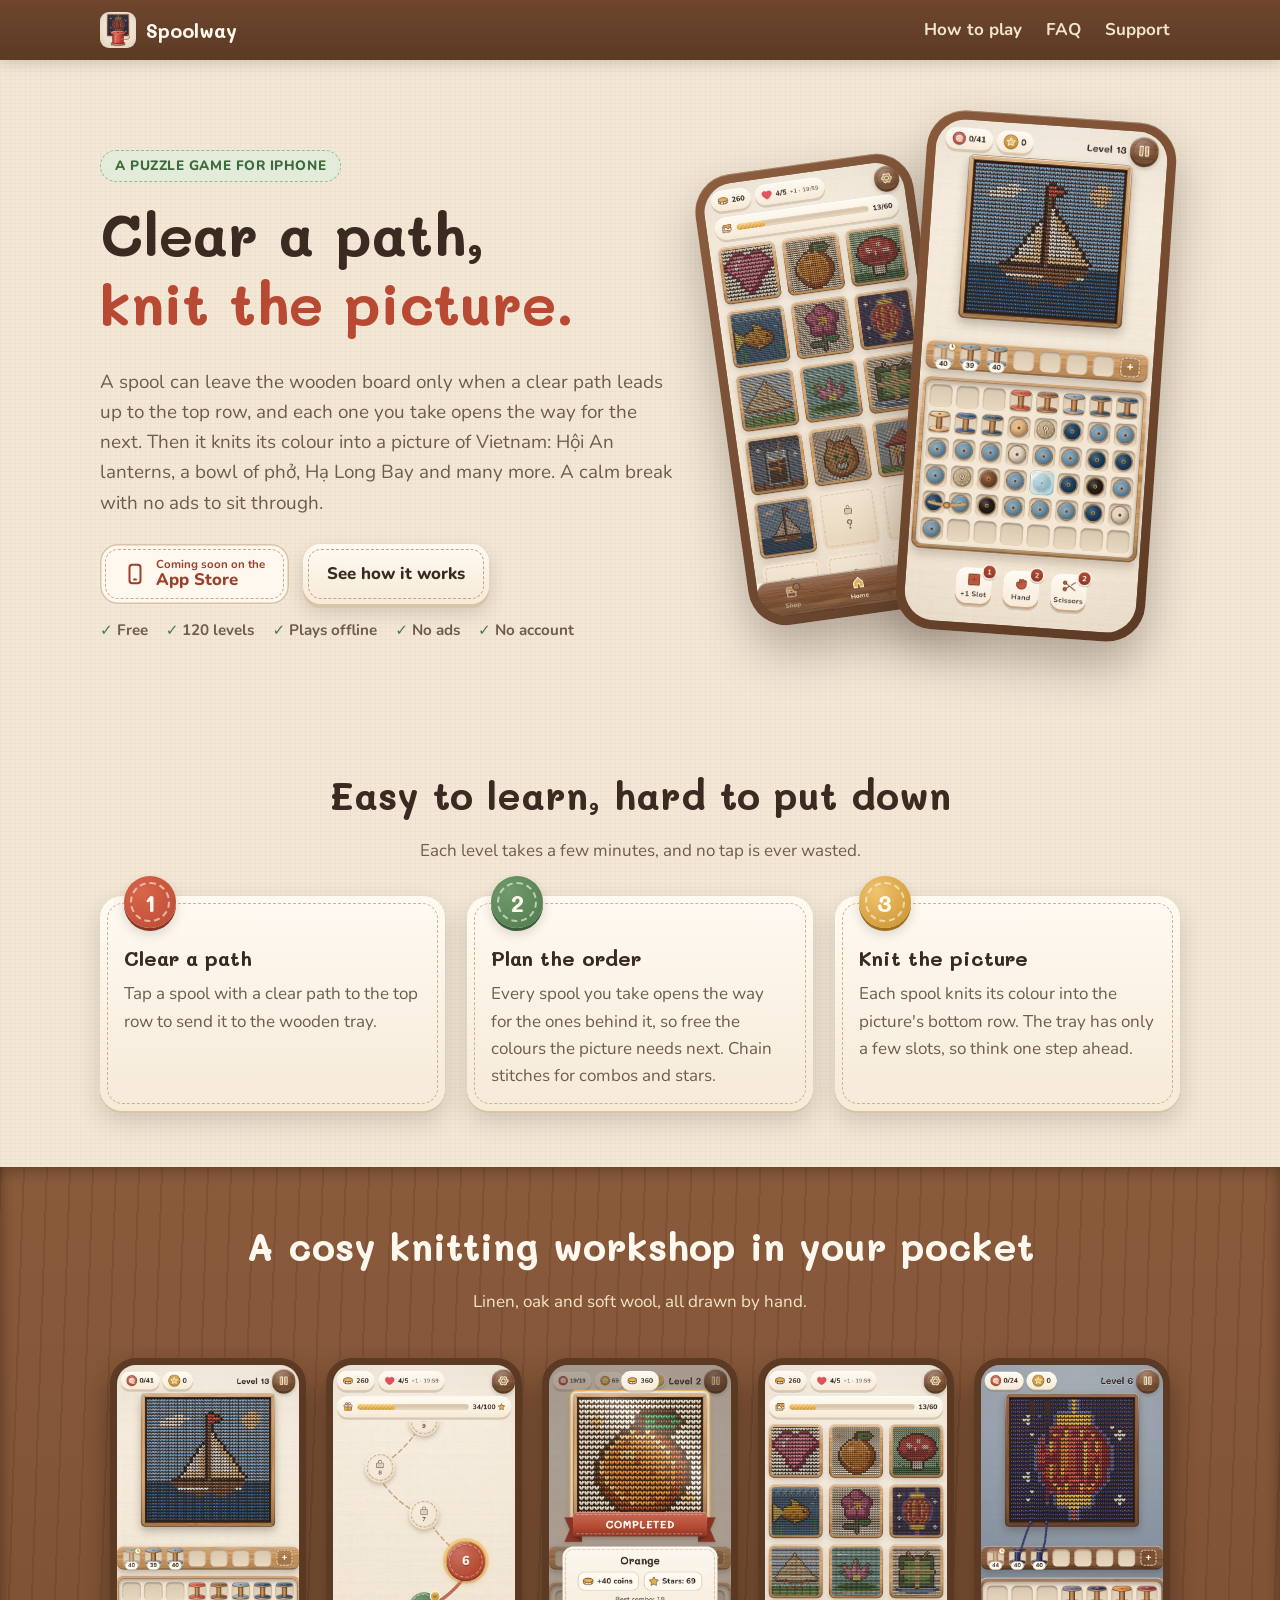
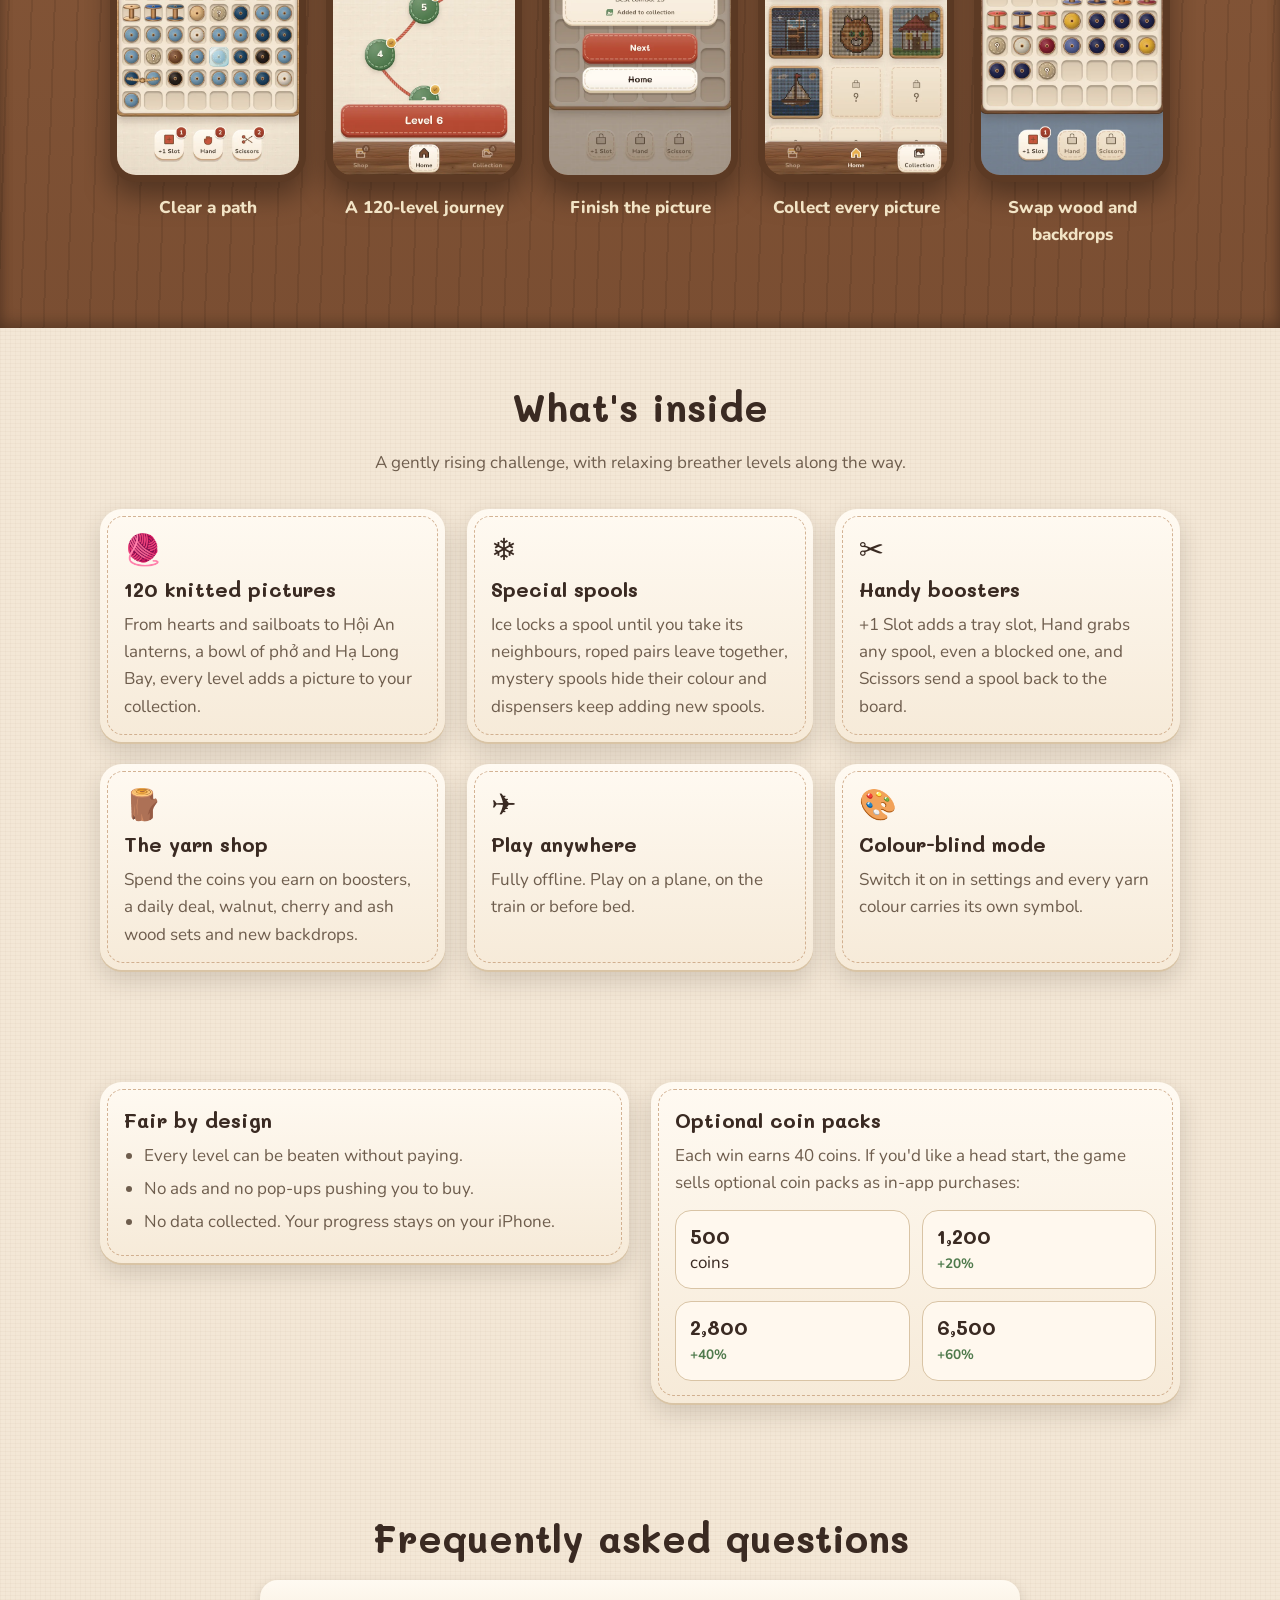
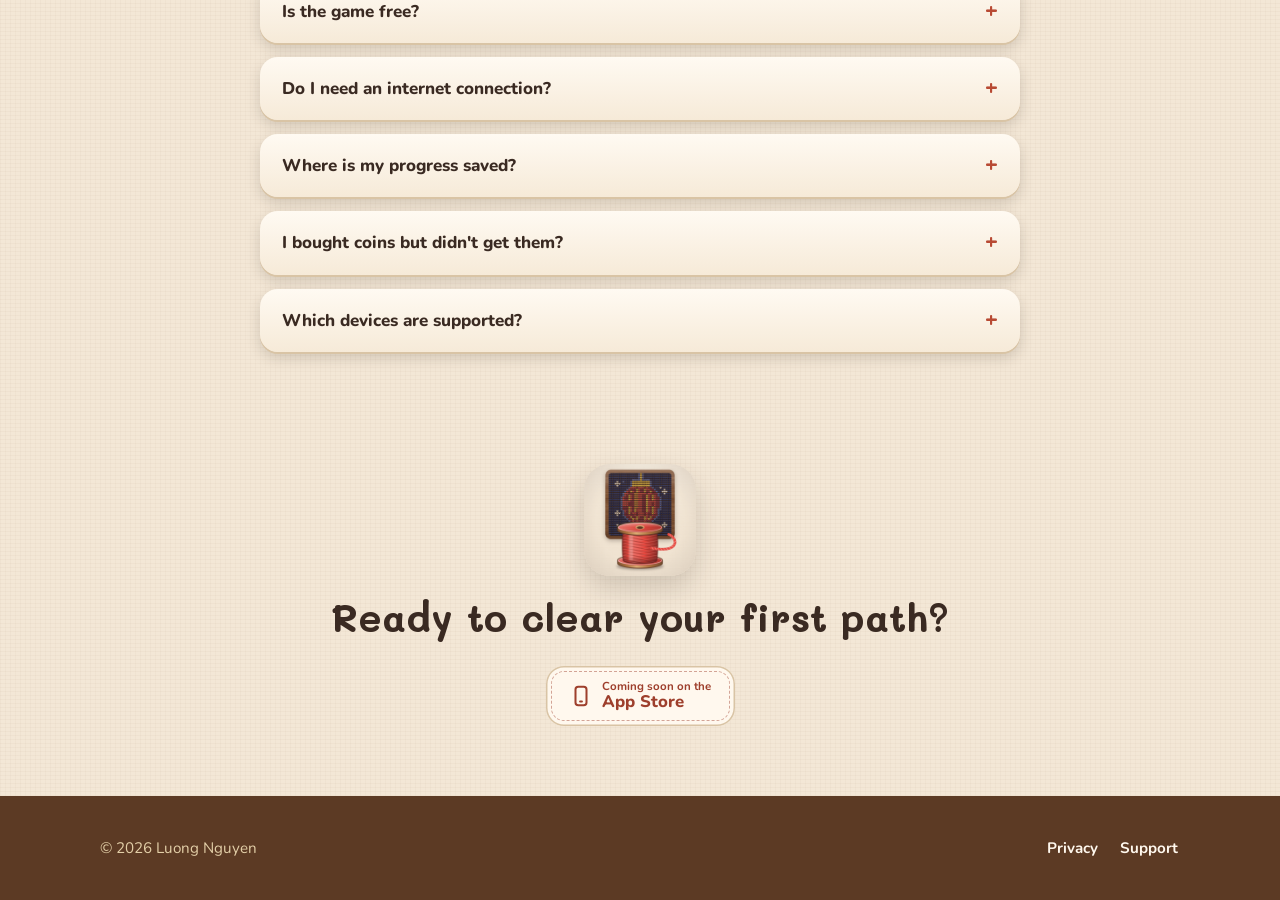
==== commit 3bf79f47: "feat: Rename the site to Spoolway and lead with the clear-a-path mechanic The game was renamed from " ====
--- a/index.html
+++ b/index.html
@@ -3,21 +3,21 @@
 <head>
   <meta charset="utf-8">
   <meta name="viewport" content="width=device-width, initial-scale=1">
-  <title>Yarn Unravel: Knit Puzzle — Relaxing Yarn Game for iPhone</title>
-  <meta name="description" content="Yarn Unravel: a relaxing puzzle game for iPhone. Unravel yarn spools and stitch 120 knitted pictures. Plays offline, no ads, no account.">
+  <title>Spoolway: Clear the Path — Yarn Spool Puzzle for iPhone</title>
+  <meta name="description" content="Spoolway is a calm puzzle game for iPhone: clear a path for each spool and knit 120 pictures of Vietnam. Plays offline, no ads, no account.">
   <link rel="canonical" href="https://nguyenvanlamm.github.io/yarn-unravel-site/">
   <link rel="alternate" type="text/markdown" href="index.html.md">
   <link rel="describedby" href="llms.txt">
   <meta name="theme-color" content="#5C3A24">
   <meta property="og:type" content="website">
-  <meta property="og:site_name" content="Yarn Unravel">
+  <meta property="og:site_name" content="Spoolway">
   <meta property="og:url" content="https://nguyenvanlamm.github.io/yarn-unravel-site/">
-  <meta property="og:title" content="Yarn Unravel">
-  <meta property="og:description" content="Unravel yarn spools, restore the picture — a relaxing offline puzzle for iPhone.">
+  <meta property="og:title" content="Spoolway: Clear the Path">
+  <meta property="og:description" content="Clear a path, knit the picture: a calm offline spool puzzle for iPhone with 120 pictures of Vietnam.">
   <meta property="og:image" content="https://nguyenvanlamm.github.io/yarn-unravel-site/assets/img/share-card.jpg">
   <meta property="og:image:width" content="1200">
   <meta property="og:image:height" content="630">
-  <meta property="og:image:alt" content="Yarn Unravel: Unravel the yarn, stitch the picture. A relaxing yarn puzzle for iPhone, shown on two phones.">
+  <meta property="og:image:alt" content="Spoolway: Clear a path, knit the picture. A calm spool puzzle for iPhone, shown on two phones.">
   <meta name="twitter:card" content="summary_large_image">
   <!-- Once the app is live, add the Safari Smart App Banner:
   <meta name="apple-itunes-app" content="app-id=XXXXXXXXXX"> -->
@@ -34,17 +34,17 @@
         "@type": "WebSite",
         "@id": "https://nguyenvanlamm.github.io/yarn-unravel-site/#website",
         "url": "https://nguyenvanlamm.github.io/yarn-unravel-site/",
-        "name": "Yarn Unravel",
+        "name": "Spoolway",
         "inLanguage": "en",
         "about": { "@id": "https://nguyenvanlamm.github.io/yarn-unravel-site/#app" }
       },
       {
         "@type": "MobileApplication",
         "@id": "https://nguyenvanlamm.github.io/yarn-unravel-site/#app",
-        "name": "Yarn Unravel",
-        "alternateName": "Yarn Unravel: Knit Puzzle",
+        "name": "Spoolway",
+        "alternateName": "Spoolway: Clear the Path",
         "url": "https://nguyenvanlamm.github.io/yarn-unravel-site/",
-        "description": "A relaxing puzzle game for iPhone. Unravel yarn spools and stitch 120 knitted pictures. Plays offline, no ads, no account.",
+        "description": "A calm puzzle game for iPhone. A spool can leave the wooden board only when a clear path leads up to the top row, and every spool taken opens the way for the ones behind it. Each spool knits its colour into one of 120 pictures of Vietnam. Plays offline, no ads, no account.",
         "applicationCategory": "GameApplication",
         "applicationSubCategory": "Puzzle",
         "operatingSystem": "iOS 15.0 or later",
@@ -57,7 +57,9 @@
           "https://nguyenvanlamm.github.io/yarn-unravel-site/assets/img/album.webp",
           "https://nguyenvanlamm.github.io/yarn-unravel-site/assets/img/decor.webp"
         ],
-        "offers": { "@type": "Offer", "price": "0", "priceCurrency": "USD" }
+        "offers": { "@type": "Offer", "price": "0", "priceCurrency": "USD" },
+        "copyrightYear": 2026,
+        "copyrightHolder": { "@type": "Person", "name": "Luong Nguyen" }
       },
       {
         "@type": "FAQPage",
@@ -77,7 +79,7 @@
 <body>
   <header class="top">
     <div class="wrap">
-      <a class="brand" href="./"><img src="assets/img/icon.png" alt="" width="36" height="36">Yarn Unravel</a>
+      <a class="brand" href="./"><img src="assets/img/icon.png" alt="" width="36" height="36">Spoolway</a>
       <nav>
         <a class="opt" href="#how">How to play</a>
         <a class="opt-xs" href="#faq">FAQ</a>
@@ -92,10 +94,10 @@
         <div>
           <span class="eyebrow">A puzzle game for iPhone</span>
           <h1>
-            Unravel the yarn,<br><span class="accent">stitch the picture.</span>
+            Clear a path,<br><span class="accent">knit the picture.</span>
           </h1>
           <p class="lead">
-            A calm few-minute break with no ads to sit through. Tap a spool and watch the thread stitch itself into cosy knitted pictures with a Vietnamese touch: conical hats, lotus flowers, Hội An lanterns and 117 more.
+            A spool can leave the wooden board only when a clear path leads up to the top row, and each one you take opens the way for the next. Then it knits its colour into a picture of Vietnam: Hội An lanterns, a bowl of phở, Hạ Long Bay and many more. A calm break with no ads to sit through.
           </p>
           <div class="cta" id="download">
             <!-- Replace with the official "Download on the App Store" badge
@@ -128,16 +130,16 @@
         <p class="sub reveal">Each level takes a few minutes, and no tap is ever wasted.</p>
         <div class="steps">
           <div class="card reveal">
-            <h3>Tap a spool</h3>
-            <p>Pick any standing spool on the board to send it up to the wooden tray.</p>
+            <h3>Clear a path</h3>
+            <p>Tap a spool with a clear path to the top row to send it to the wooden tray.</p>
           </div>
           <div class="card reveal">
-            <h3>Watch it stitch</h3>
-            <p>Spools of the right colour pull their thread into the picture. Chain stitches for combos and stars.</p>
+            <h3>Plan the order</h3>
+            <p>Every spool you take opens the way for the ones behind it, so free the colours the picture needs next. Chain stitches for combos and stars.</p>
           </div>
           <div class="card reveal">
-            <h3>Keep the tray free</h3>
-            <p>The tray has only a few slots. Think one step ahead and finish the picture.</p>
+            <h3>Knit the picture</h3>
+            <p>Each spool knits its colour into the picture's bottom row. The tray has only a few slots, so think one step ahead.</p>
           </div>
         </div>
       </div>
@@ -148,7 +150,7 @@
         <h2 class="reveal">A cosy knitting workshop in your pocket</h2>
         <p class="sub reveal">Linen, oak and soft wool, all drawn by hand.</p>
         <div class="shots">
-          <figure><img src="assets/img/game_level_13.webp" alt="Level 13: spools on the wooden tray stitch a knitted sailboat while blue and white spools wait on the board below" loading="lazy" width="585" height="1266"><figcaption>Stitch by stitch</figcaption></figure>
+          <figure><img src="assets/img/game_level_13.webp" alt="Level 13: spools on the wooden tray stitch a knitted sailboat while blue and white spools on the board below wait for a clear path to the top row" loading="lazy" width="585" height="1266"><figcaption>Clear a path</figcaption></figure>
           <figure><img src="assets/img/home.webp" alt="Home screen: a winding path of levels with level 6 ready to play, plus your coins and lives at the top" loading="lazy" width="585" height="1266"><figcaption>A 120-level journey</figcaption></figure>
           <figure><img src="assets/img/win.webp" alt="Level complete: the knitted orange is finished, earning 40 coins and joining the picture collection" loading="lazy" width="585" height="1266"><figcaption>Finish the picture</figcaption></figure>
           <figure><img src="assets/img/album.webp" alt="Collection album of finished knitted pictures: a heart, an orange, a goldfish, a lotus, a red lantern, a cat and more" loading="lazy" width="585" height="1266"><figcaption>Collect every picture</figcaption></figure>
@@ -162,10 +164,10 @@
         <h2 class="reveal">What's inside</h2>
         <p class="sub reveal">A gently rising challenge, with relaxing breather levels along the way.</p>
         <div class="features">
-          <div class="card feature reveal"><div class="ico" aria-hidden="true">🧶</div><h3>120 knitted pictures</h3><p>From hearts and oranges to sailboats and Hội An lanterns, every level adds a picture to your collection.</p></div>
-          <div class="card feature reveal"><div class="ico" aria-hidden="true">❄️</div><h3>Special spools</h3><p>Mystery spools, frozen spools, roped pairs and dispensers keep every level fresh.</p></div>
-          <div class="card feature reveal"><div class="ico" aria-hidden="true">✂️</div><h3>Handy boosters</h3><p>+1 Slot adds a tray slot, Hand grabs any spool, Scissors send a spool back to the board.</p></div>
-          <div class="card feature reveal"><div class="ico" aria-hidden="true">🪵</div><h3>The yarn shop</h3><p>Spend the coins you earn on boosters, a daily deal, walnut and cherry wood sets and new backdrops.</p></div>
+          <div class="card feature reveal"><div class="ico" aria-hidden="true">🧶</div><h3>120 knitted pictures</h3><p>From hearts and sailboats to Hội An lanterns, a bowl of phở and Hạ Long Bay, every level adds a picture to your collection.</p></div>
+          <div class="card feature reveal"><div class="ico" aria-hidden="true">❄️</div><h3>Special spools</h3><p>Ice locks a spool until you take its neighbours, roped pairs leave together, mystery spools hide their colour and dispensers keep adding new spools.</p></div>
+          <div class="card feature reveal"><div class="ico" aria-hidden="true">✂️</div><h3>Handy boosters</h3><p>+1 Slot adds a tray slot, Hand grabs any spool, even a blocked one, and Scissors send a spool back to the board.</p></div>
+          <div class="card feature reveal"><div class="ico" aria-hidden="true">🪵</div><h3>The yarn shop</h3><p>Spend the coins you earn on boosters, a daily deal, walnut, cherry and ash wood sets and new backdrops.</p></div>
           <div class="card feature reveal"><div class="ico" aria-hidden="true">✈️</div><h3>Play anywhere</h3><p>Fully offline. Play on a plane, on the train or before bed.</p></div>
           <div class="card feature reveal"><div class="ico" aria-hidden="true">🎨</div><h3>Colour-blind mode</h3><p>Switch it on in settings and every yarn colour carries its own symbol.</p></div>
         </div>
@@ -226,7 +228,7 @@
     <section class="final">
       <div class="wrap">
         <img class="reveal" src="assets/img/icon.png" alt="" width="112" height="112">
-        <h2 class="reveal">Ready to unravel your first spool?</h2>
+        <h2 class="reveal">Ready to clear your first path?</h2>
         <div class="cta reveal">
           <span class="btn" aria-disabled="true">
             <svg width="22" height="22" viewBox="0 0 24 24" fill="none" stroke="currentColor" stroke-width="2.2" stroke-linecap="round" stroke-linejoin="round" aria-hidden="true"><rect x="6" y="2" width="12" height="20" rx="3"/><path d="M11 18h2"/></svg>
@@ -239,7 +241,7 @@
 
   <footer>
     <div class="wrap">
-      <span>© <span data-year>2026</span> Yarn Unravel</span>
+      <span>© <span data-year>2026</span> Luong Nguyen</span>
       <nav>
         <a href="privacy.html">Privacy</a>
         <a href="support.html">Support</a>
